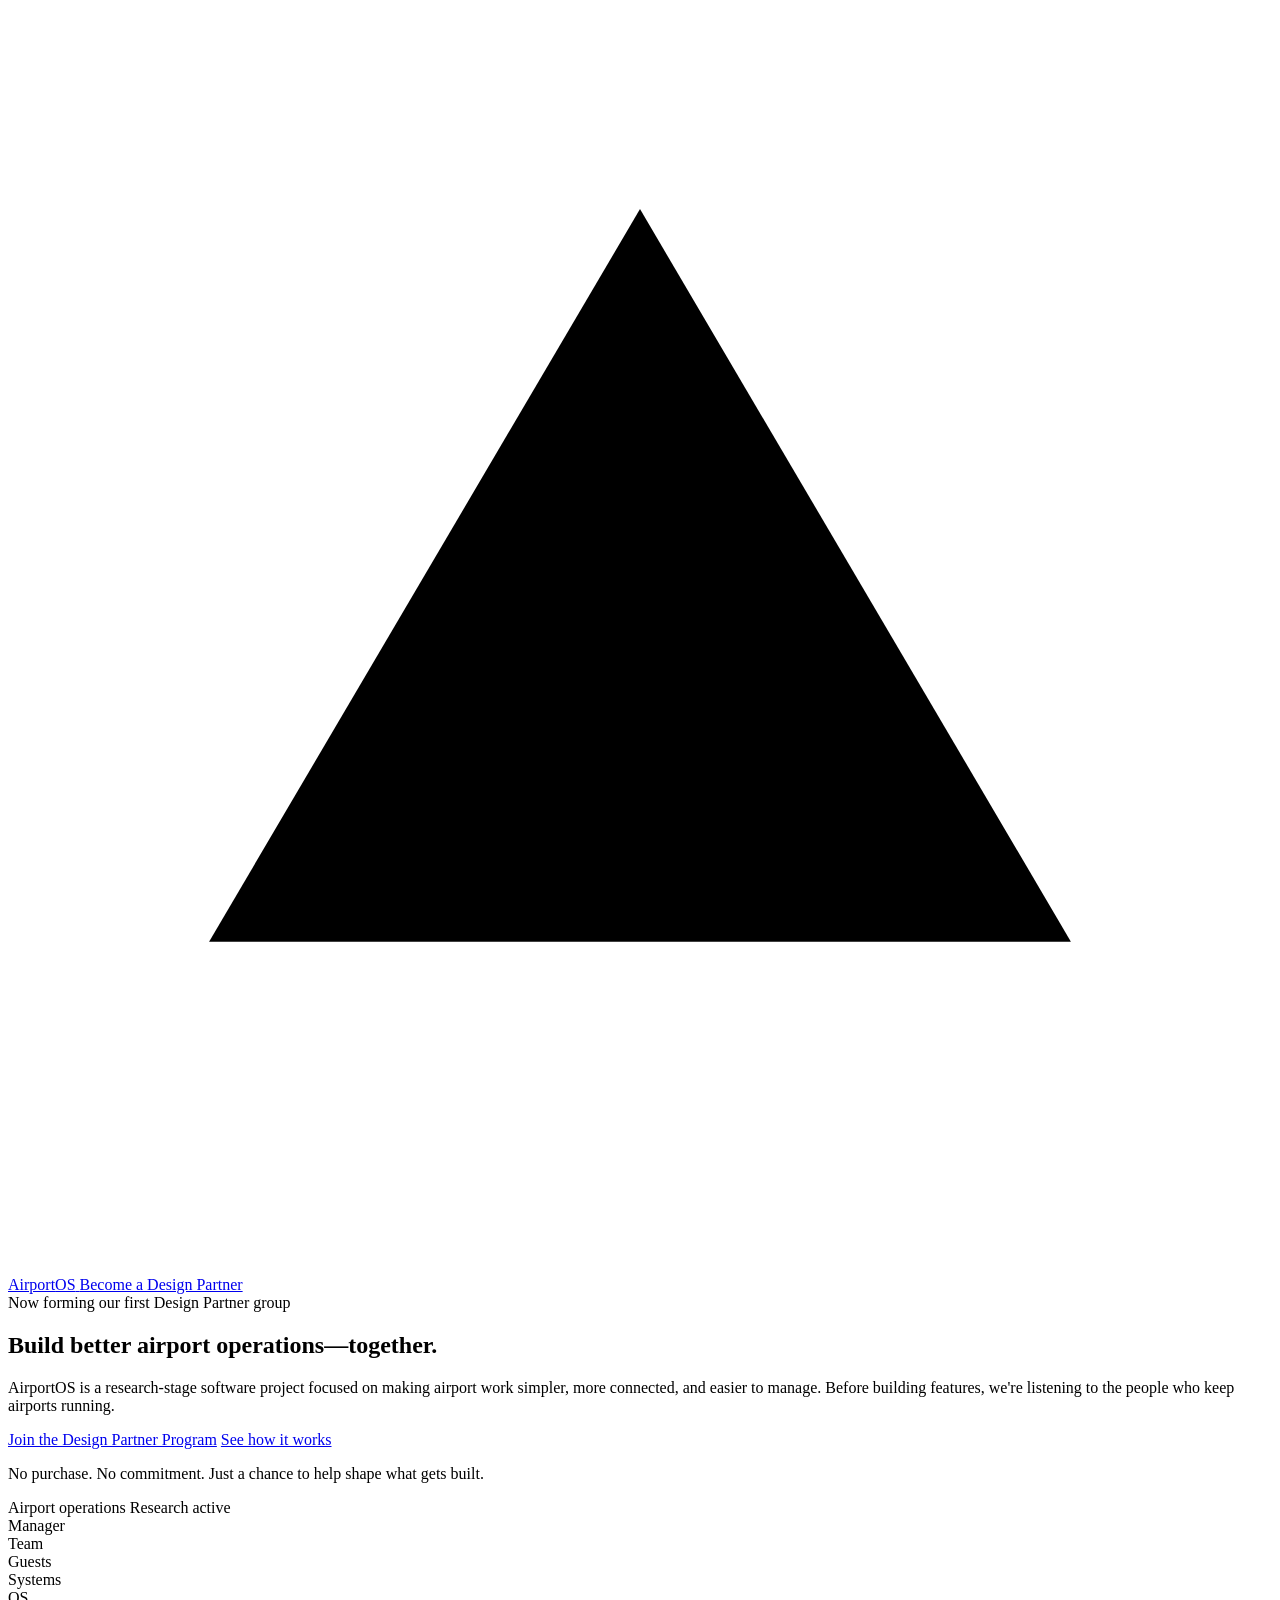
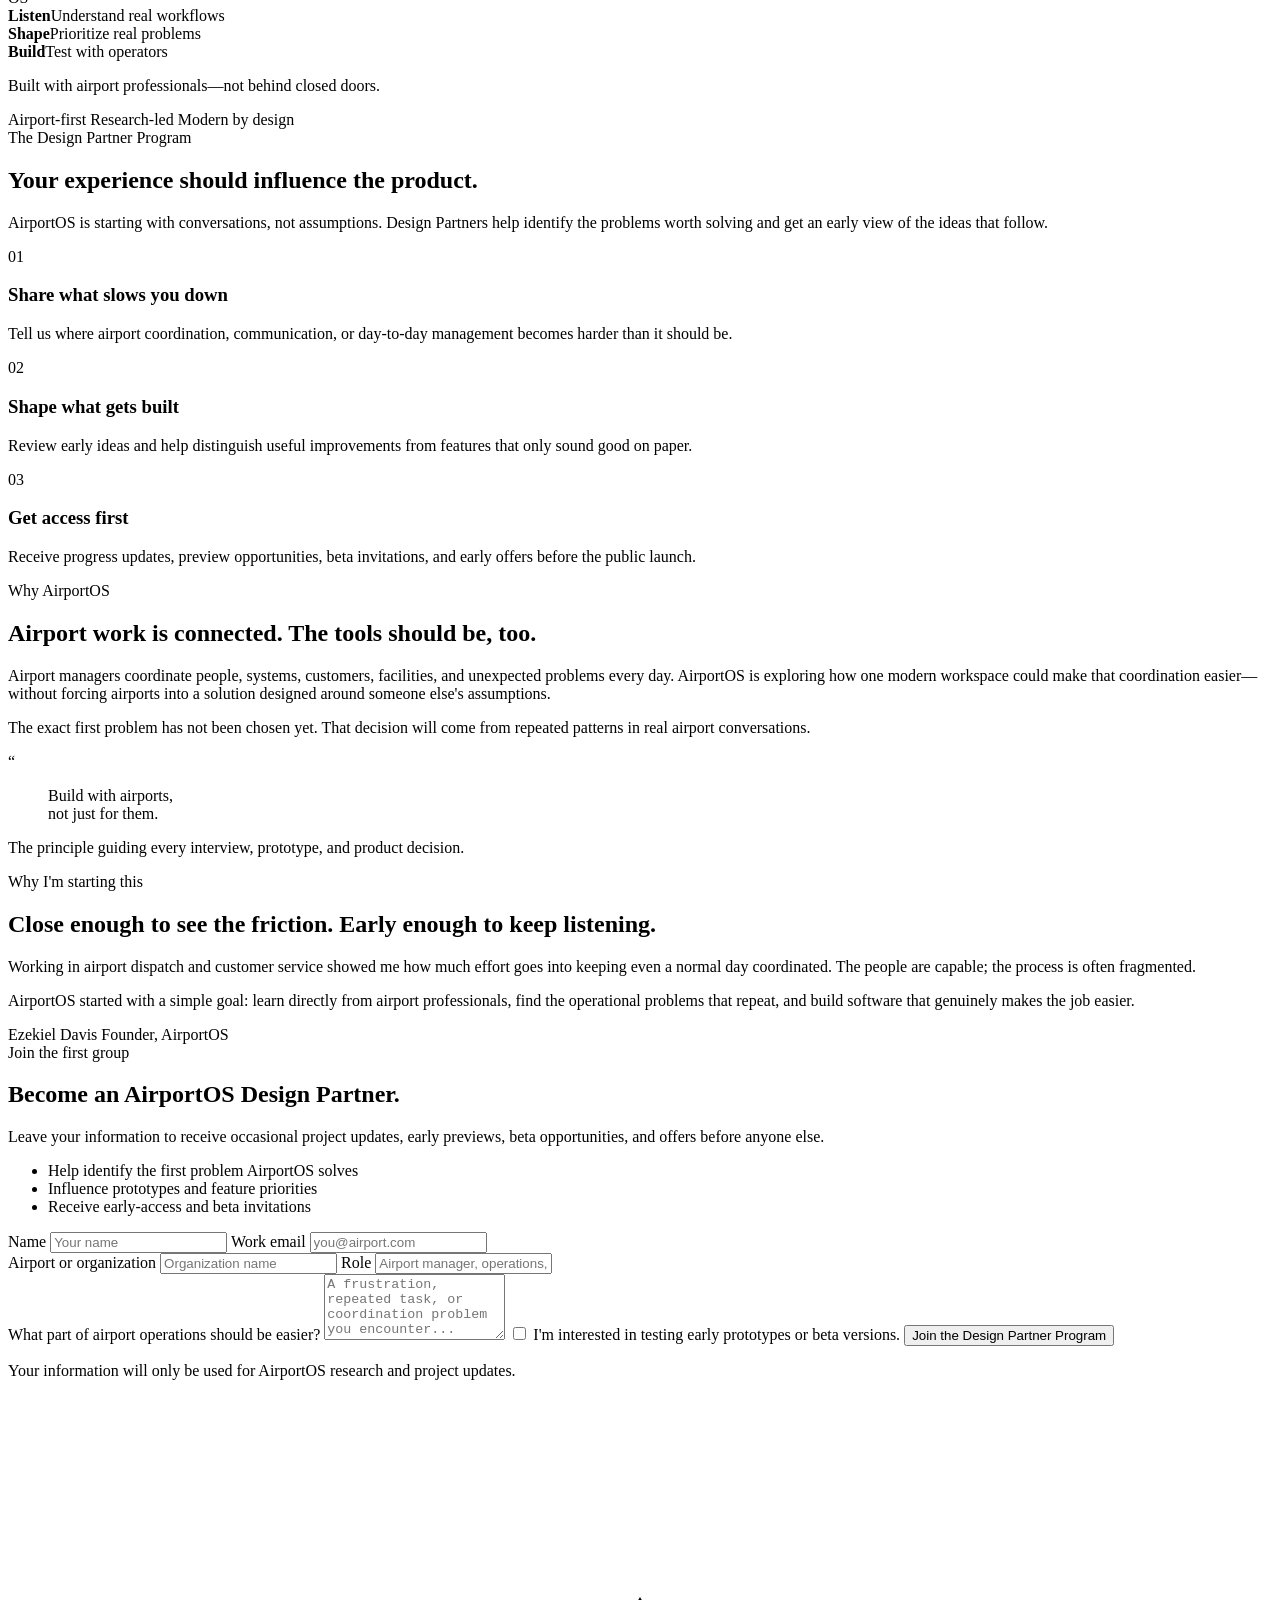
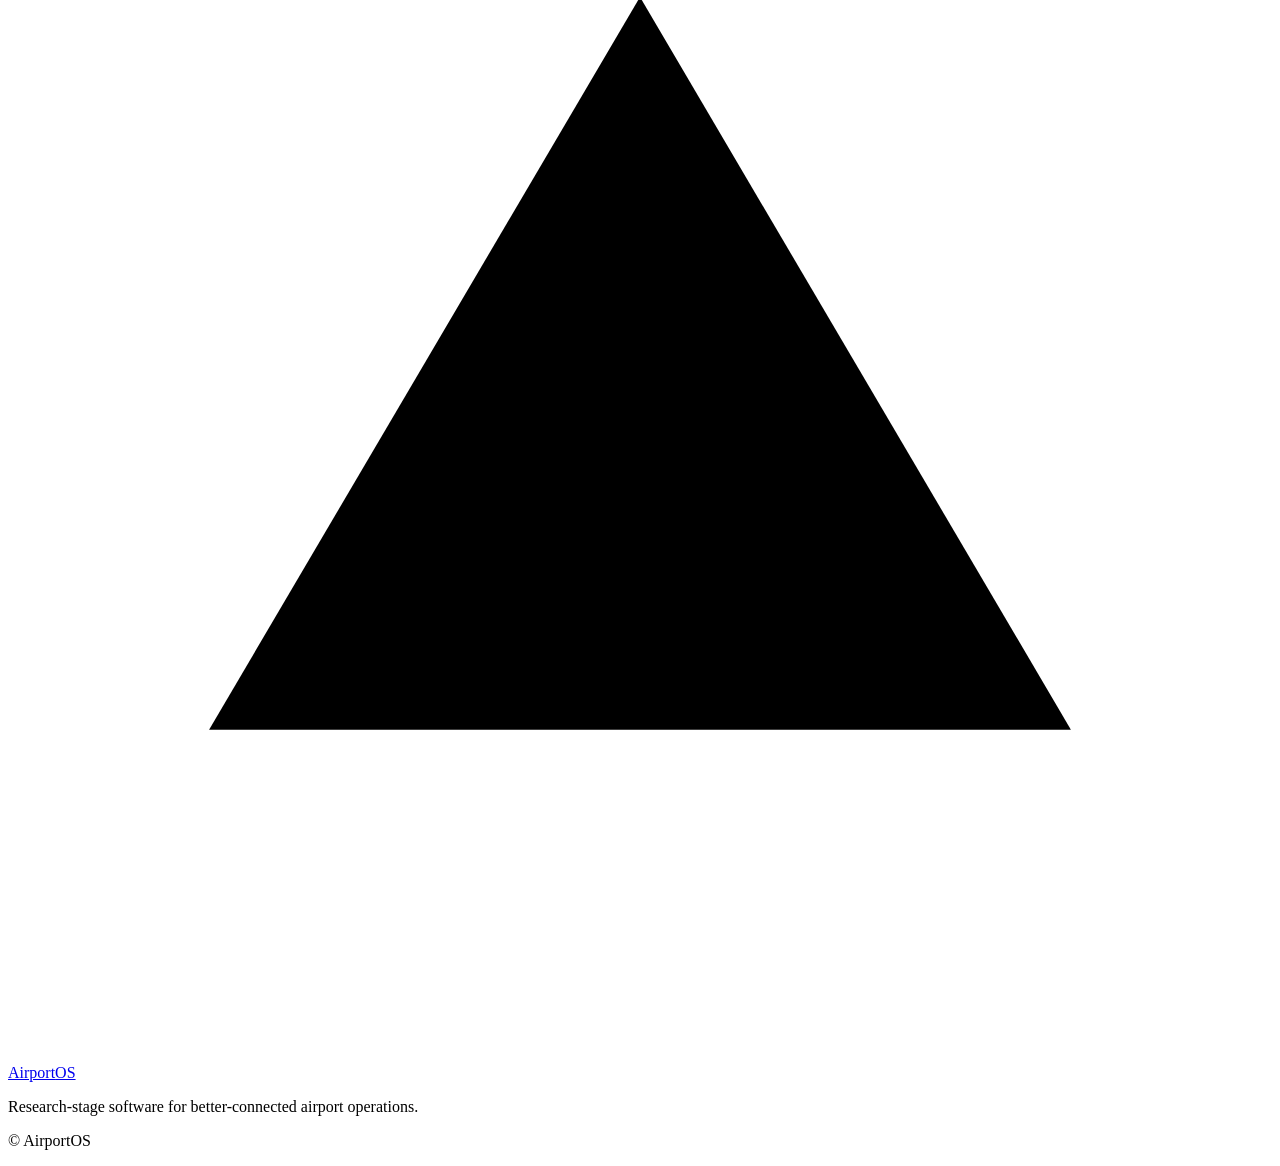
==== airportos/index.html @ 53f8d576 "Create AirportOS page" ====
<!DOCTYPE html>
<html lang="en">
<head>
  <meta charset="UTF-8" />
  <meta name="viewport" content="width=device-width, initial-scale=1.0" />
  <meta name="description" content="AirportOS is being built alongside airport professionals. Join the Design Partner Program to help shape simpler, more connected airport operations." />
  <meta name="theme-color" content="#07111f" />
  <title>AirportOS | Design Partner Program</title>
  <link rel="preconnect" href="https://fonts.googleapis.com">
  <link rel="preconnect" href="https://fonts.gstatic.com" crossorigin>
  <link href="https://fonts.googleapis.com/css2?family=DM+Sans:wght@400;500;600;700&family=Manrope:wght@500;600;700;800&display=swap" rel="stylesheet">
  <link rel="stylesheet" href="styles.css" />
</head>
<body>
  <div class="page-shell">
    <header class="site-header container">
      <a class="brand" href="#top" aria-label="AirportOS home">
        <span class="brand-mark" aria-hidden="true">
          <svg viewBox="0 0 44 44" role="img">
            <path d="M7 32.5 22 7l15 25.5" />
            <path d="M12 27.5h20" />
            <path d="M18 18.2h8" />
          </svg>
        </span>
        <span>Airport<span class="brand-os">OS</span></span>
      </a>
      <a class="nav-cta" href="#apply">Become a Design Partner</a>
    </header>

    <main id="top">
      <section class="hero container">
        <div class="hero-copy reveal">
          <span class="eyebrow">Now forming our first Design Partner group</span>
          <h1>Build better airport operations—<span>together.</span></h1>
          <p class="hero-lede">
            AirportOS is a research-stage software project focused on making airport work simpler, more connected, and easier to manage. Before building features, we're listening to the people who keep airports running.
          </p>
          <div class="hero-actions">
            <a class="button button-primary" href="#apply">Join the Design Partner Program</a>
            <a class="button button-ghost" href="#program">See how it works</a>
          </div>
          <p class="microcopy">No purchase. No commitment. Just a chance to help shape what gets built.</p>
        </div>

        <div class="hero-visual reveal" aria-hidden="true">
          <div class="radar-card">
            <div class="radar-topline">
              <span>Airport operations</span>
              <span class="status"><i></i> Research active</span>
            </div>
            <div class="radar-grid">
              <div class="radar-ring ring-one"></div>
              <div class="radar-ring ring-two"></div>
              <div class="radar-ring ring-three"></div>
              <div class="radar-axis axis-x"></div>
              <div class="radar-axis axis-y"></div>
              <div class="sweep"></div>
              <div class="node node-a"><span>Manager</span></div>
              <div class="node node-b"><span>Team</span></div>
              <div class="node node-c"><span>Guests</span></div>
              <div class="node node-d"><span>Systems</span></div>
              <div class="center-node">OS</div>
            </div>
            <div class="radar-footer">
              <div><strong>Listen</strong><span>Understand real workflows</span></div>
              <div><strong>Shape</strong><span>Prioritize real problems</span></div>
              <div><strong>Build</strong><span>Test with operators</span></div>
            </div>
          </div>
        </div>
      </section>

      <section class="trust-strip">
        <div class="container trust-grid">
          <p>Built with airport professionals—not behind closed doors.</p>
          <div class="trust-points">
            <span>Airport-first</span>
            <span>Research-led</span>
            <span>Modern by design</span>
          </div>
        </div>
      </section>

      <section class="section container" id="program">
        <div class="section-heading reveal">
          <span class="eyebrow">The Design Partner Program</span>
          <h2>Your experience should influence the product.</h2>
          <p>
            AirportOS is starting with conversations, not assumptions. Design Partners help identify the problems worth solving and get an early view of the ideas that follow.
          </p>
        </div>

        <div class="cards three-up">
          <article class="info-card reveal">
            <span class="card-number">01</span>
            <h3>Share what slows you down</h3>
            <p>Tell us where airport coordination, communication, or day-to-day management becomes harder than it should be.</p>
          </article>
          <article class="info-card reveal">
            <span class="card-number">02</span>
            <h3>Shape what gets built</h3>
            <p>Review early ideas and help distinguish useful improvements from features that only sound good on paper.</p>
          </article>
          <article class="info-card reveal">
            <span class="card-number">03</span>
            <h3>Get access first</h3>
            <p>Receive progress updates, preview opportunities, beta invitations, and early offers before the public launch.</p>
          </article>
        </div>
      </section>

      <section class="section split-section container">
        <div class="split-copy reveal">
          <span class="eyebrow">Why AirportOS</span>
          <h2>Airport work is connected. The tools should be, too.</h2>
          <p>
            Airport managers coordinate people, systems, customers, facilities, and unexpected problems every day. AirportOS is exploring how one modern workspace could make that coordination easier—without forcing airports into a solution designed around someone else's assumptions.
          </p>
          <p>
            The exact first problem has not been chosen yet. That decision will come from repeated patterns in real airport conversations.
          </p>
        </div>
        <div class="principle-panel reveal">
          <span class="quote-mark">“</span>
          <blockquote>
            Build with airports,<br />not just for them.
          </blockquote>
          <p>The principle guiding every interview, prototype, and product decision.</p>
        </div>
      </section>

      <section class="section founder-section">
        <div class="container founder-grid">
          <div class="founder-label reveal">
            <span class="eyebrow">Why I'm starting this</span>
            <h2>Close enough to see the friction. Early enough to keep listening.</h2>
          </div>
          <div class="founder-copy reveal">
            <p>
              Working in airport dispatch and customer service showed me how much effort goes into keeping even a normal day coordinated. The people are capable; the process is often fragmented.
            </p>
            <p>
              AirportOS started with a simple goal: learn directly from airport professionals, find the operational problems that repeat, and build software that genuinely makes the job easier.
            </p>
            <div class="signature">
              <span class="signature-name">Ezekiel Davis</span>
              <span>Founder, AirportOS</span>
            </div>
          </div>
        </div>
      </section>

      <section class="section container application-section" id="apply">
        <div class="application-card reveal">
          <div class="application-copy">
            <span class="eyebrow">Join the first group</span>
            <h2>Become an AirportOS Design Partner.</h2>
            <p>
              Leave your information to receive occasional project updates, early previews, beta opportunities, and offers before anyone else.
            </p>
            <ul>
              <li>Help identify the first problem AirportOS solves</li>
              <li>Influence prototypes and feature priorities</li>
              <li>Receive early-access and beta invitations</li>
            </ul>
          </div>

          <form class="interest-form" id="design-partner-form">
            <div class="form-row">
              <label>
                Name
                <input type="text" name="name" autocomplete="name" required placeholder="Your name" />
              </label>
              <label>
                Work email
                <input type="email" name="email" autocomplete="email" required placeholder="you@airport.com" />
              </label>
            </div>
            <div class="form-row">
              <label>
                Airport or organization
                <input type="text" name="organization" autocomplete="organization" placeholder="Organization name" />
              </label>
              <label>
                Role
                <input type="text" name="role" autocomplete="organization-title" placeholder="Airport manager, operations, etc." />
              </label>
            </div>
            <label>
              What part of airport operations should be easier?
              <textarea name="challenge" rows="4" placeholder="A frustration, repeated task, or coordination problem you encounter..."></textarea>
            </label>
            <label class="checkbox-row">
              <input type="checkbox" name="beta_interest" value="yes" />
              <span>I'm interested in testing early prototypes or beta versions.</span>
            </label>
            <button class="button button-primary submit-button" type="submit">Join the Design Partner Program</button>
            <p class="form-note" id="form-note">Your information will only be used for AirportOS research and project updates.</p>
          </form>
        </div>
      </section>
    </main>

    <footer class="site-footer">
      <div class="container footer-inner">
        <a class="brand footer-brand" href="#top">
          <span class="brand-mark" aria-hidden="true">
            <svg viewBox="0 0 44 44"><path d="M7 32.5 22 7l15 25.5"/><path d="M12 27.5h20"/><path d="M18 18.2h8"/></svg>
          </span>
          <span>Airport<span class="brand-os">OS</span></span>
        </a>
        <p>Research-stage software for better-connected airport operations.</p>
        <p>© <span id="year"></span> AirportOS</p>
      </div>
    </footer>
  </div>

  <script src="script.js"></script>
</body>
</html>
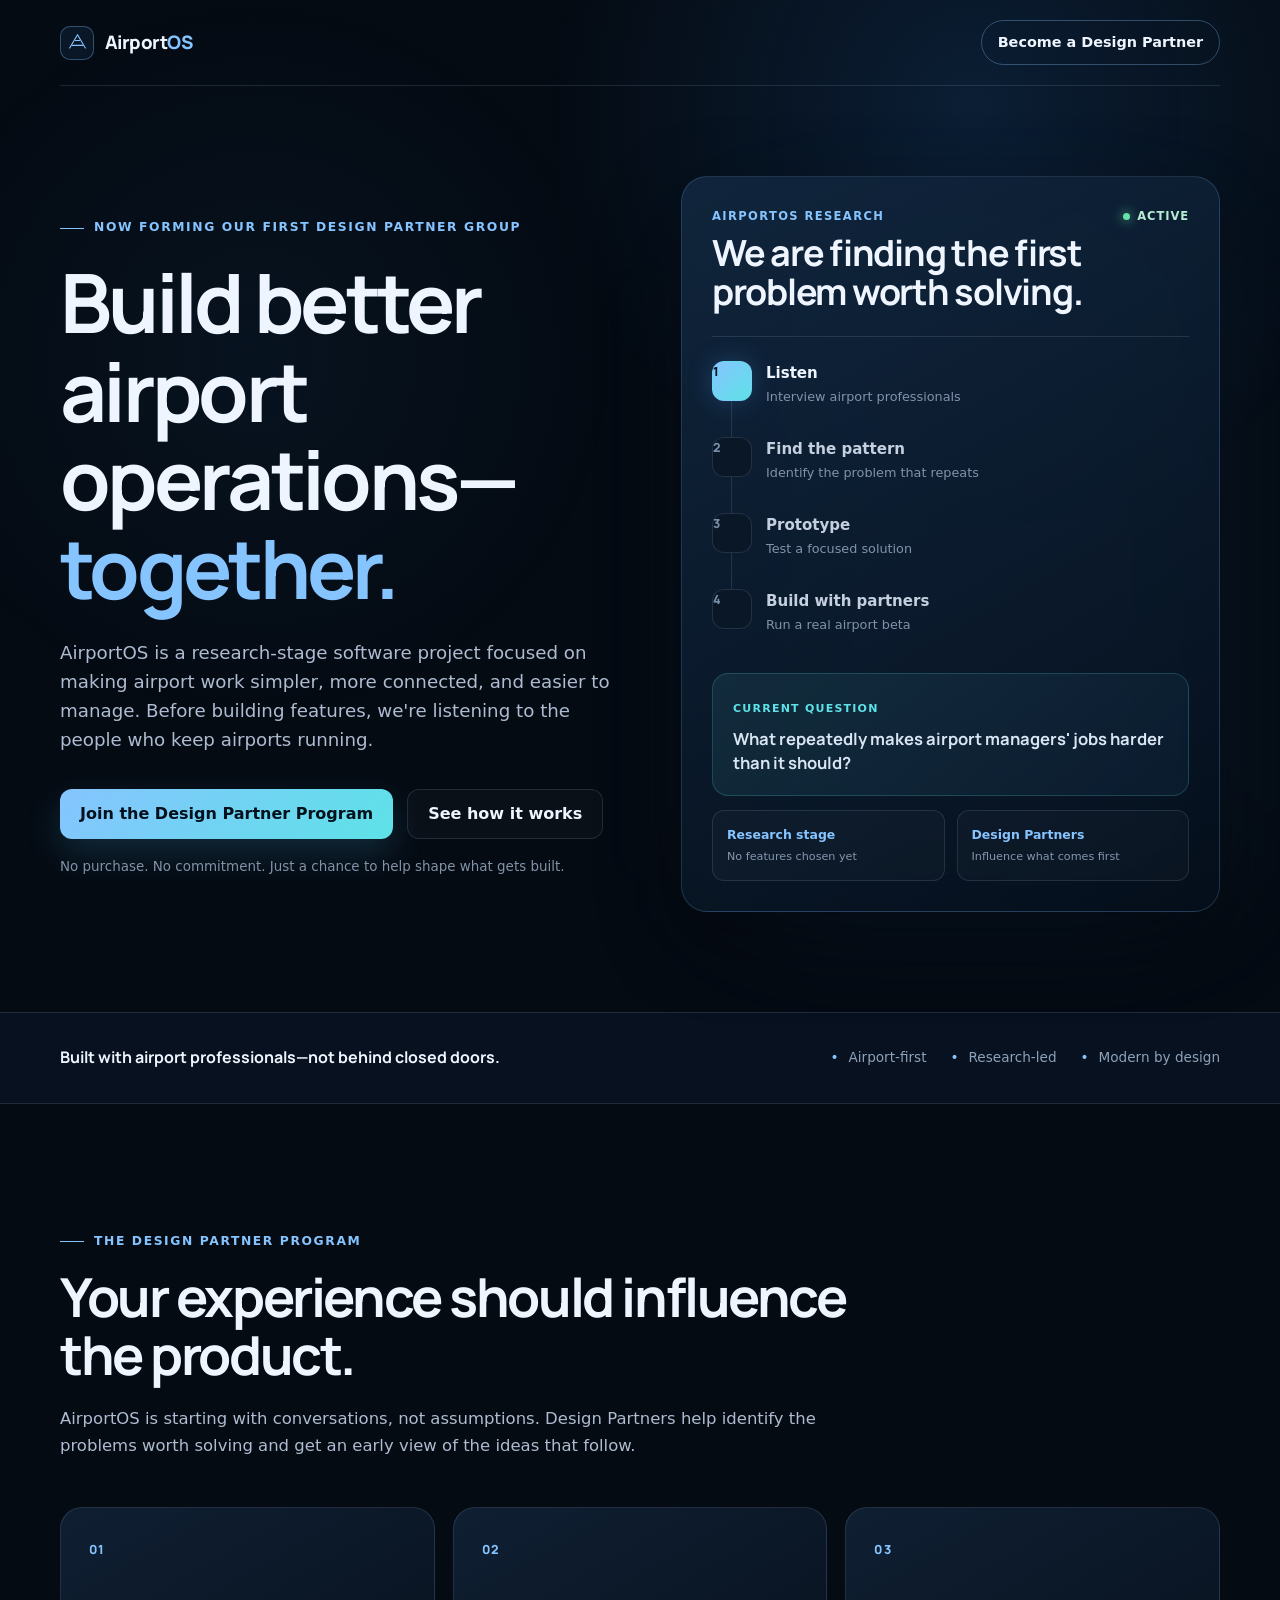
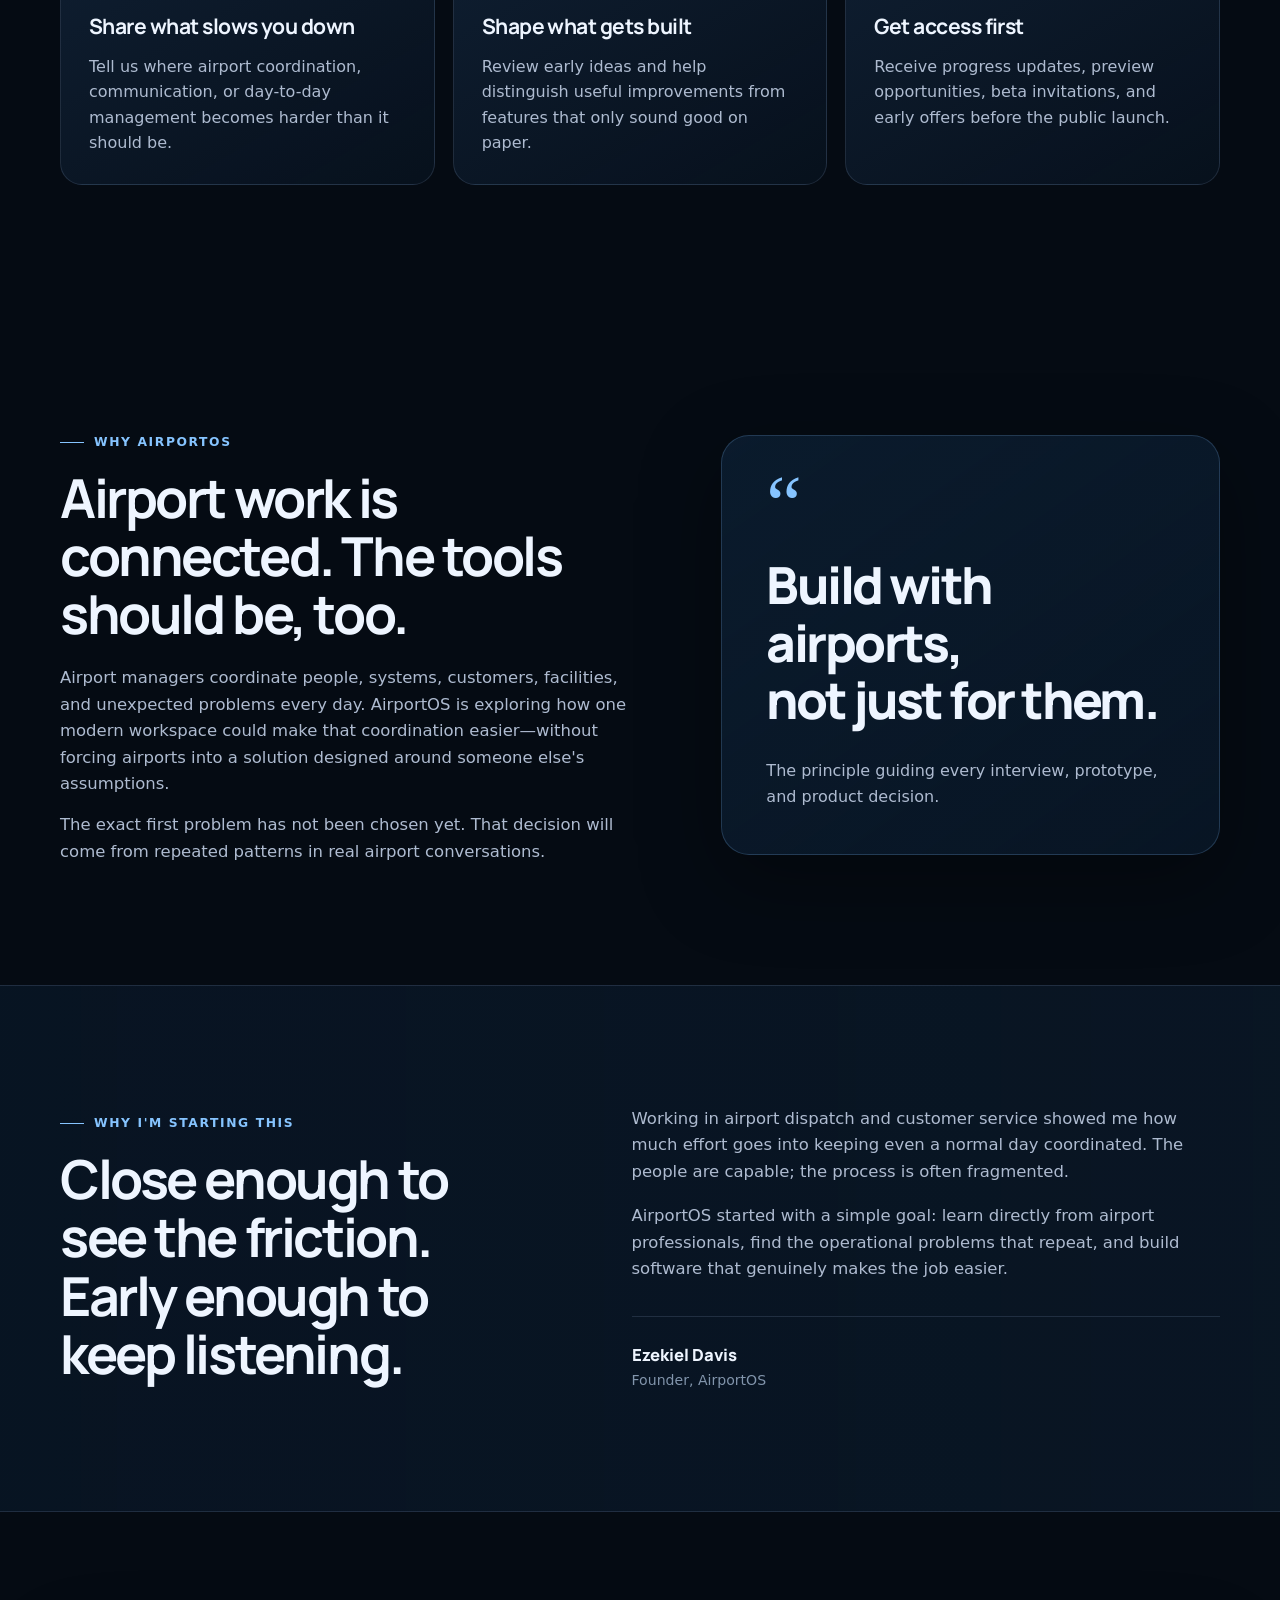
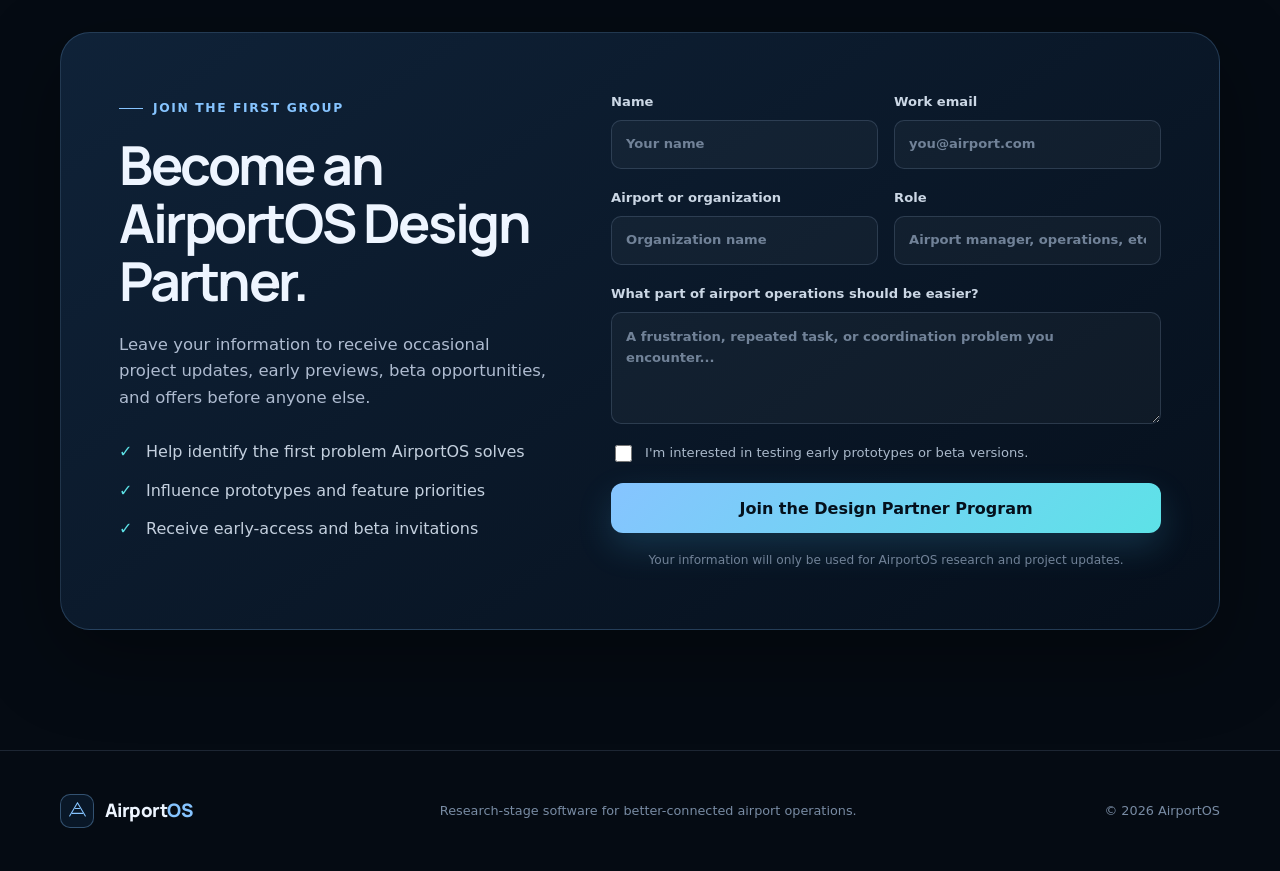
==== commit 7bfe247f: "Updated Webpage for better graphic" ====
--- a/airportos/index.html
+++ b/airportos/index.html
@@ -42,32 +42,46 @@
           <p class="microcopy">No purchase. No commitment. Just a chance to help shape what gets built.</p>
         </div>
 
-        <div class="hero-visual reveal" aria-hidden="true">
-          <div class="radar-card">
-            <div class="radar-topline">
-              <span>Airport operations</span>
-              <span class="status"><i></i> Research active</span>
-            </div>
-            <div class="radar-grid">
-              <div class="radar-ring ring-one"></div>
-              <div class="radar-ring ring-two"></div>
-              <div class="radar-ring ring-three"></div>
-              <div class="radar-axis axis-x"></div>
-              <div class="radar-axis axis-y"></div>
-              <div class="sweep"></div>
-              <div class="node node-a"><span>Manager</span></div>
-              <div class="node node-b"><span>Team</span></div>
-              <div class="node node-c"><span>Guests</span></div>
-              <div class="node node-d"><span>Systems</span></div>
-              <div class="center-node">OS</div>
-            </div>
-            <div class="radar-footer">
-              <div><strong>Listen</strong><span>Understand real workflows</span></div>
-              <div><strong>Shape</strong><span>Prioritize real problems</span></div>
-              <div><strong>Build</strong><span>Test with operators</span></div>
-            </div>
-          </div>
-        </div>
+        <aside class="hero-visual reveal" aria-label="AirportOS research progress">
+          <div class="research-card">
+            <div class="research-header">
+              <div>
+                <span class="panel-kicker">AirportOS research</span>
+                <h2>We are finding the first problem worth solving.</h2>
+              </div>
+              <span class="status"><i></i> Active</span>
+            </div>
+
+            <div class="research-progress" role="img" aria-label="Research process: listen, identify patterns, prototype, and beta test">
+              <div class="progress-step is-active">
+                <span class="step-marker">1</span>
+                <div><strong>Listen</strong><span>Interview airport professionals</span></div>
+              </div>
+              <div class="progress-step">
+                <span class="step-marker">2</span>
+                <div><strong>Find the pattern</strong><span>Identify the problem that repeats</span></div>
+              </div>
+              <div class="progress-step">
+                <span class="step-marker">3</span>
+                <div><strong>Prototype</strong><span>Test a focused solution</span></div>
+              </div>
+              <div class="progress-step">
+                <span class="step-marker">4</span>
+                <div><strong>Build with partners</strong><span>Run a real airport beta</span></div>
+              </div>
+            </div>
+
+            <div class="research-callout">
+              <span>Current question</span>
+              <p>What repeatedly makes airport managers' jobs harder than it should?</p>
+            </div>
+
+            <div class="research-footer">
+              <div><strong>Research stage</strong><span>No features chosen yet</span></div>
+              <div><strong>Design Partners</strong><span>Influence what comes first</span></div>
+            </div>
+          </div>
+        </aside>
       </section>
 
       <section class="trust-strip">
--- a/airportos/styles.css
+++ b/airportos/styles.css
@@ -0,0 +1,302 @@
+:root {
+  --ink: #eef5ff;
+  --muted: #aebbd0;
+  --navy-950: #050b13;
+  --navy-900: #07111f;
+  --navy-850: #0b1727;
+  --navy-800: #102033;
+  --line: rgba(167, 196, 232, 0.15);
+  --blue: #55a7ff;
+  --blue-bright: #86c4ff;
+  --cyan: #5de2e7;
+  --panel: rgba(14, 29, 48, 0.76);
+  --shadow: 0 26px 80px rgba(0, 0, 0, 0.36);
+  --radius: 22px;
+}
+
+* { box-sizing: border-box; }
+html { scroll-behavior: smooth; }
+body {
+  margin: 0;
+  color: var(--ink);
+  background: var(--navy-950);
+  font-family: "DM Sans", system-ui, sans-serif;
+  line-height: 1.6;
+  -webkit-font-smoothing: antialiased;
+}
+body::before {
+  content: "";
+  position: fixed;
+  inset: 0;
+  pointer-events: none;
+  background:
+    radial-gradient(circle at 76% 12%, rgba(39, 119, 206, 0.18), transparent 34%),
+    radial-gradient(circle at 20% 40%, rgba(31, 86, 140, 0.11), transparent 31%);
+  z-index: -1;
+}
+a { color: inherit; text-decoration: none; }
+button, input, textarea { font: inherit; }
+.container { width: min(1160px, calc(100% - 40px)); margin-inline: auto; }
+.page-shell { overflow: hidden; }
+
+.site-header {
+  height: 86px;
+  display: flex;
+  align-items: center;
+  justify-content: space-between;
+  border-bottom: 1px solid var(--line);
+}
+.brand { display: inline-flex; align-items: center; gap: 11px; font-family: "Manrope", sans-serif; font-size: 1.16rem; font-weight: 800; letter-spacing: -0.03em; }
+.brand-os { color: var(--blue-bright); }
+.brand-mark { width: 34px; height: 34px; display: grid; place-items: center; border: 1px solid rgba(134, 196, 255, .34); border-radius: 10px; background: rgba(45, 117, 189, .12); }
+.brand-mark svg { width: 23px; height: 23px; fill: none; stroke: var(--blue-bright); stroke-width: 2.1; stroke-linecap: round; stroke-linejoin: round; }
+.nav-cta { font-size: .9rem; font-weight: 700; padding: 10px 16px; border: 1px solid rgba(134, 196, 255, .32); border-radius: 999px; transition: .2s ease; }
+.nav-cta:hover { border-color: var(--blue-bright); background: rgba(85, 167, 255, .09); }
+
+.hero { min-height: 720px; display: grid; grid-template-columns: 1.02fr .98fr; gap: 60px; align-items: center; padding-block: 90px 100px; }
+.eyebrow { display: inline-flex; align-items: center; gap: 10px; color: var(--blue-bright); font-size: .77rem; font-weight: 800; letter-spacing: .13em; text-transform: uppercase; }
+.eyebrow::before { content: ""; width: 24px; height: 1px; background: currentColor; }
+h1, h2, h3 { font-family: "Manrope", sans-serif; margin: 0; letter-spacing: -0.045em; line-height: 1.08; }
+h1 { max-width: 760px; margin-top: 20px; font-size: clamp(3.2rem, 6.4vw, 5.75rem); }
+h1 span { color: var(--blue-bright); }
+h2 { font-size: clamp(2.25rem, 4.2vw, 3.75rem); }
+h3 { font-size: 1.32rem; letter-spacing: -0.025em; }
+p { margin: 0; }
+.hero-lede { max-width: 650px; margin-top: 26px; color: var(--muted); font-size: 1.14rem; }
+.hero-actions { display: flex; flex-wrap: wrap; gap: 14px; margin-top: 34px; }
+.button { min-height: 50px; display: inline-flex; align-items: center; justify-content: center; border: 0; border-radius: 12px; padding: 0 20px; font-weight: 800; cursor: pointer; transition: transform .2s ease, box-shadow .2s ease, background .2s ease; }
+.button:hover { transform: translateY(-2px); }
+.button-primary { color: #04101c; background: linear-gradient(135deg, var(--blue-bright), var(--cyan)); box-shadow: 0 14px 34px rgba(65, 169, 222, .2); }
+.button-primary:hover { box-shadow: 0 17px 42px rgba(65, 169, 222, .3); }
+.button-ghost { border: 1px solid var(--line); background: rgba(255,255,255,.025); color: var(--ink); }
+.microcopy { margin-top: 17px; color: #8292a8; font-size: .84rem; }
+
+.hero-visual { position: relative; }
+.hero-visual::before {
+  content: "";
+  position: absolute;
+  inset: 12% 4% 4% 12%;
+  background: rgba(63, 159, 255, .14);
+  filter: blur(68px);
+  border-radius: 36px;
+}
+.research-card {
+  position: relative;
+  padding: 30px;
+  border: 1px solid rgba(134, 196, 255, .19);
+  border-radius: 26px;
+  background: linear-gradient(150deg, rgba(17, 38, 62, .94), rgba(5, 15, 27, .9));
+  box-shadow: var(--shadow);
+  backdrop-filter: blur(18px);
+}
+.research-header {
+  display: flex;
+  align-items: flex-start;
+  justify-content: space-between;
+  gap: 24px;
+  padding-bottom: 24px;
+  border-bottom: 1px solid var(--line);
+}
+.panel-kicker {
+  display: block;
+  color: var(--blue-bright);
+  font-size: .72rem;
+  font-weight: 800;
+  letter-spacing: .12em;
+  text-transform: uppercase;
+}
+.research-header h2 {
+  max-width: 480px;
+  margin-top: 9px;
+  font-size: clamp(1.55rem, 3vw, 2.25rem);
+  letter-spacing: -.035em;
+}
+.status {
+  flex: 0 0 auto;
+  display: inline-flex;
+  align-items: center;
+  gap: 7px;
+  color: #b6ebd4;
+  font-size: .72rem;
+  font-weight: 800;
+  letter-spacing: .08em;
+  text-transform: uppercase;
+}
+.status i {
+  width: 7px;
+  height: 7px;
+  border-radius: 50%;
+  background: #65e1a9;
+  box-shadow: 0 0 12px #65e1a9;
+}
+.research-progress {
+  position: relative;
+  display: grid;
+  gap: 0;
+  margin-top: 24px;
+}
+.progress-step {
+  position: relative;
+  display: grid;
+  grid-template-columns: 40px 1fr;
+  gap: 14px;
+  min-height: 76px;
+  color: #8193aa;
+}
+.progress-step:not(:last-child)::after {
+  content: "";
+  position: absolute;
+  left: 19px;
+  top: 38px;
+  bottom: 0;
+  width: 1px;
+  background: var(--line);
+}
+.step-marker {
+  position: relative;
+  z-index: 1;
+  width: 40px;
+  height: 40px;
+  display: grid;
+  place-items: center;
+  border: 1px solid var(--line);
+  border-radius: 12px;
+  background: #0a1727;
+  color: #7890aa;
+  font-family: "Manrope", sans-serif;
+  font-size: .78rem;
+  font-weight: 800;
+}
+.progress-step strong,
+.progress-step span { display: block; }
+.progress-step strong { color: #c4d0df; font-size: .94rem; }
+.progress-step div > span { margin-top: 2px; font-size: .8rem; }
+.progress-step.is-active .step-marker {
+  color: #061523;
+  border-color: transparent;
+  background: linear-gradient(135deg, var(--blue-bright), var(--cyan));
+  box-shadow: 0 0 26px rgba(85, 167, 255, .24);
+}
+.progress-step.is-active strong { color: var(--ink); }
+.research-callout {
+  margin-top: 8px;
+  padding: 20px;
+  border: 1px solid rgba(93, 226, 231, .2);
+  border-radius: 16px;
+  background: linear-gradient(135deg, rgba(93, 226, 231, .09), rgba(85, 167, 255, .06));
+}
+.research-callout span {
+  color: var(--cyan);
+  font-size: .69rem;
+  font-weight: 800;
+  letter-spacing: .11em;
+  text-transform: uppercase;
+}
+.research-callout p {
+  margin-top: 7px;
+  color: #d9e5f3;
+  font-family: "Manrope", sans-serif;
+  font-size: 1.04rem;
+  font-weight: 700;
+  line-height: 1.45;
+}
+.research-footer {
+  display: grid;
+  grid-template-columns: 1fr 1fr;
+  gap: 12px;
+  margin-top: 14px;
+}
+.research-footer div {
+  padding: 14px;
+  border: 1px solid var(--line);
+  border-radius: 12px;
+  background: rgba(255,255,255,.025);
+}
+.research-footer strong,
+.research-footer span { display: block; }
+.research-footer strong { color: var(--blue-bright); font-size: .78rem; }
+.research-footer span { margin-top: 3px; color: #8497ae; font-size: .7rem; }
+
+.trust-strip { border-block: 1px solid var(--line); background: rgba(11, 24, 40, .58); }
+.trust-grid { min-height: 90px; display: flex; align-items: center; justify-content: space-between; gap: 30px; }
+.trust-grid > p { font-family: "Manrope"; font-weight: 700; }
+.trust-points { display: flex; gap: 24px; color: #8ea2ba; font-size: .85rem; }
+.trust-points span::before { content: "•"; margin-right: 10px; color: var(--blue-bright); }
+
+.section { padding-block: 120px; }
+.section-heading { max-width: 790px; }
+.section-heading h2, .split-copy h2, .founder-label h2, .application-copy h2 { margin-top: 17px; }
+.section-heading p, .split-copy p, .founder-copy p, .application-copy > p { margin-top: 22px; color: var(--muted); font-size: 1.03rem; }
+.cards { margin-top: 48px; }.three-up { display: grid; grid-template-columns: repeat(3, 1fr); gap: 18px; }
+.info-card { min-height: 275px; padding: 28px; border: 1px solid var(--line); border-radius: var(--radius); background: linear-gradient(150deg, rgba(18, 37, 59, .78), rgba(8, 19, 32, .72)); }
+.card-number { display: inline-flex; color: var(--blue-bright); font-family: "Manrope"; font-size: .78rem; font-weight: 800; letter-spacing: .12em; }
+.info-card h3 { margin-top: 53px; }.info-card p { margin-top: 16px; color: var(--muted); }
+
+.split-section { display: grid; grid-template-columns: 1.08fr .92fr; gap: 76px; align-items: center; }
+.split-copy p + p { margin-top: 15px; }
+.principle-panel { min-height: 400px; display: flex; flex-direction: column; justify-content: center; padding: 44px; border: 1px solid rgba(134, 196, 255, .2); border-radius: 28px; background: linear-gradient(145deg, rgba(37, 101, 162, .18), rgba(9, 23, 39, .88)); box-shadow: var(--shadow); }
+.quote-mark { color: var(--blue-bright); font-family: Georgia, serif; font-size: 5rem; line-height: .6; }
+blockquote { margin: 28px 0 0; font-family: "Manrope"; font-size: clamp(2rem, 4vw, 3.4rem); font-weight: 800; letter-spacing: -.05em; line-height: 1.12; }
+.principle-panel p { margin-top: 30px; color: var(--muted); }
+
+.founder-section { border-block: 1px solid var(--line); background: linear-gradient(90deg, rgba(9, 22, 38, .82), rgba(13, 31, 50, .54)); }
+.founder-grid { display: grid; grid-template-columns: .9fr 1.1fr; gap: 90px; }
+.founder-copy p:first-child { margin-top: 0; }.founder-copy p + p { margin-top: 18px; }
+.signature { margin-top: 34px; padding-top: 25px; border-top: 1px solid var(--line); display: flex; flex-direction: column; color: #8295ac; font-size: .88rem; }
+.signature-name { color: var(--ink); font-family: "Manrope"; font-weight: 800; font-size: 1.04rem; }
+
+.application-card { display: grid; grid-template-columns: .88fr 1.12fr; gap: 60px; padding: 58px; border: 1px solid rgba(134, 196, 255, .2); border-radius: 30px; background: linear-gradient(145deg, rgba(16, 36, 58, .95), rgba(6, 16, 28, .94)); box-shadow: var(--shadow); }
+.application-copy ul { margin: 28px 0 0; padding: 0; list-style: none; }
+.application-copy li { position: relative; margin-top: 13px; padding-left: 27px; color: #c4d0df; }
+.application-copy li::before { content: "✓"; position: absolute; left: 0; color: var(--cyan); font-weight: 800; }
+.interest-form { display: grid; gap: 18px; }
+.form-row { display: grid; grid-template-columns: 1fr 1fr; gap: 16px; }
+label { display: grid; gap: 8px; color: #cbd7e5; font-size: .82rem; font-weight: 700; }
+input, textarea { width: 100%; color: var(--ink); background: rgba(255,255,255,.035); border: 1px solid rgba(167, 196, 232, .18); border-radius: 10px; outline: none; padding: 13px 14px; transition: border-color .2s ease, box-shadow .2s ease; }
+textarea { resize: vertical; min-height: 112px; }
+input::placeholder, textarea::placeholder { color: #718298; }
+input:focus, textarea:focus { border-color: rgba(93, 226, 231, .7); box-shadow: 0 0 0 3px rgba(93, 226, 231, .08); }
+.checkbox-row { display: flex; align-items: flex-start; gap: 10px; font-weight: 500; color: #aab9cb; }
+.checkbox-row input { width: 17px; height: 17px; margin-top: 3px; accent-color: var(--cyan); }
+.submit-button { width: 100%; }
+.form-note { color: #718298; font-size: .76rem; text-align: center; }
+.form-note.success { color: #8be4be; }.form-note.error { color: #ffaaa5; }
+
+.site-footer { border-top: 1px solid var(--line); }
+.footer-inner { min-height: 120px; display: grid; grid-template-columns: auto 1fr auto; align-items: center; gap: 30px; color: #788ba3; font-size: .8rem; }
+.footer-inner > p:nth-child(2) { text-align: center; }.footer-brand { color: var(--ink); }
+
+.reveal { opacity: 0; transform: translateY(20px); transition: opacity .7s ease, transform .7s ease; }
+.reveal.visible { opacity: 1; transform: none; }
+
+@media (max-width: 900px) {
+  .hero, .split-section, .founder-grid, .application-card { grid-template-columns: 1fr; }
+  .hero { padding-top: 72px; gap: 68px; }
+  .three-up { grid-template-columns: 1fr; }
+  .info-card { min-height: 220px; }.info-card h3 { margin-top: 35px; }
+  .split-section, .founder-grid { gap: 48px; }
+  .application-card { padding: 38px; }
+  .trust-grid { padding-block: 22px; align-items: flex-start; flex-direction: column; }
+  .footer-inner { padding-block: 28px; grid-template-columns: 1fr; }.footer-inner > p:nth-child(2) { text-align: left; }
+}
+@media (max-width: 620px) {
+  .container { width: min(100% - 26px, 1160px); }
+  .site-header { height: 72px; }.nav-cta { display: none; }
+  .hero { min-height: auto; padding-block: 65px 76px; }
+  h1 { font-size: clamp(2.8rem, 14vw, 4.4rem); }
+  .hero-actions { flex-direction: column; }.button { width: 100%; }
+  .research-card { padding: 20px; }
+  .research-header { gap: 14px; }
+  .research-header h2 { font-size: 1.55rem; }
+  .status { font-size: .62rem; }
+  .research-footer { grid-template-columns: 1fr; }
+  .trust-points { flex-wrap: wrap; gap: 8px 18px; }
+  .section { padding-block: 82px; }
+  .principle-panel { min-height: 330px; padding: 30px; }
+  .application-card { padding: 26px 20px; gap: 40px; }
+  .form-row { grid-template-columns: 1fr; }
+}
+@media (prefers-reduced-motion: reduce) {
+  html { scroll-behavior: auto; }
+  .reveal { opacity: 1; transform: none; transition: none; }
+}
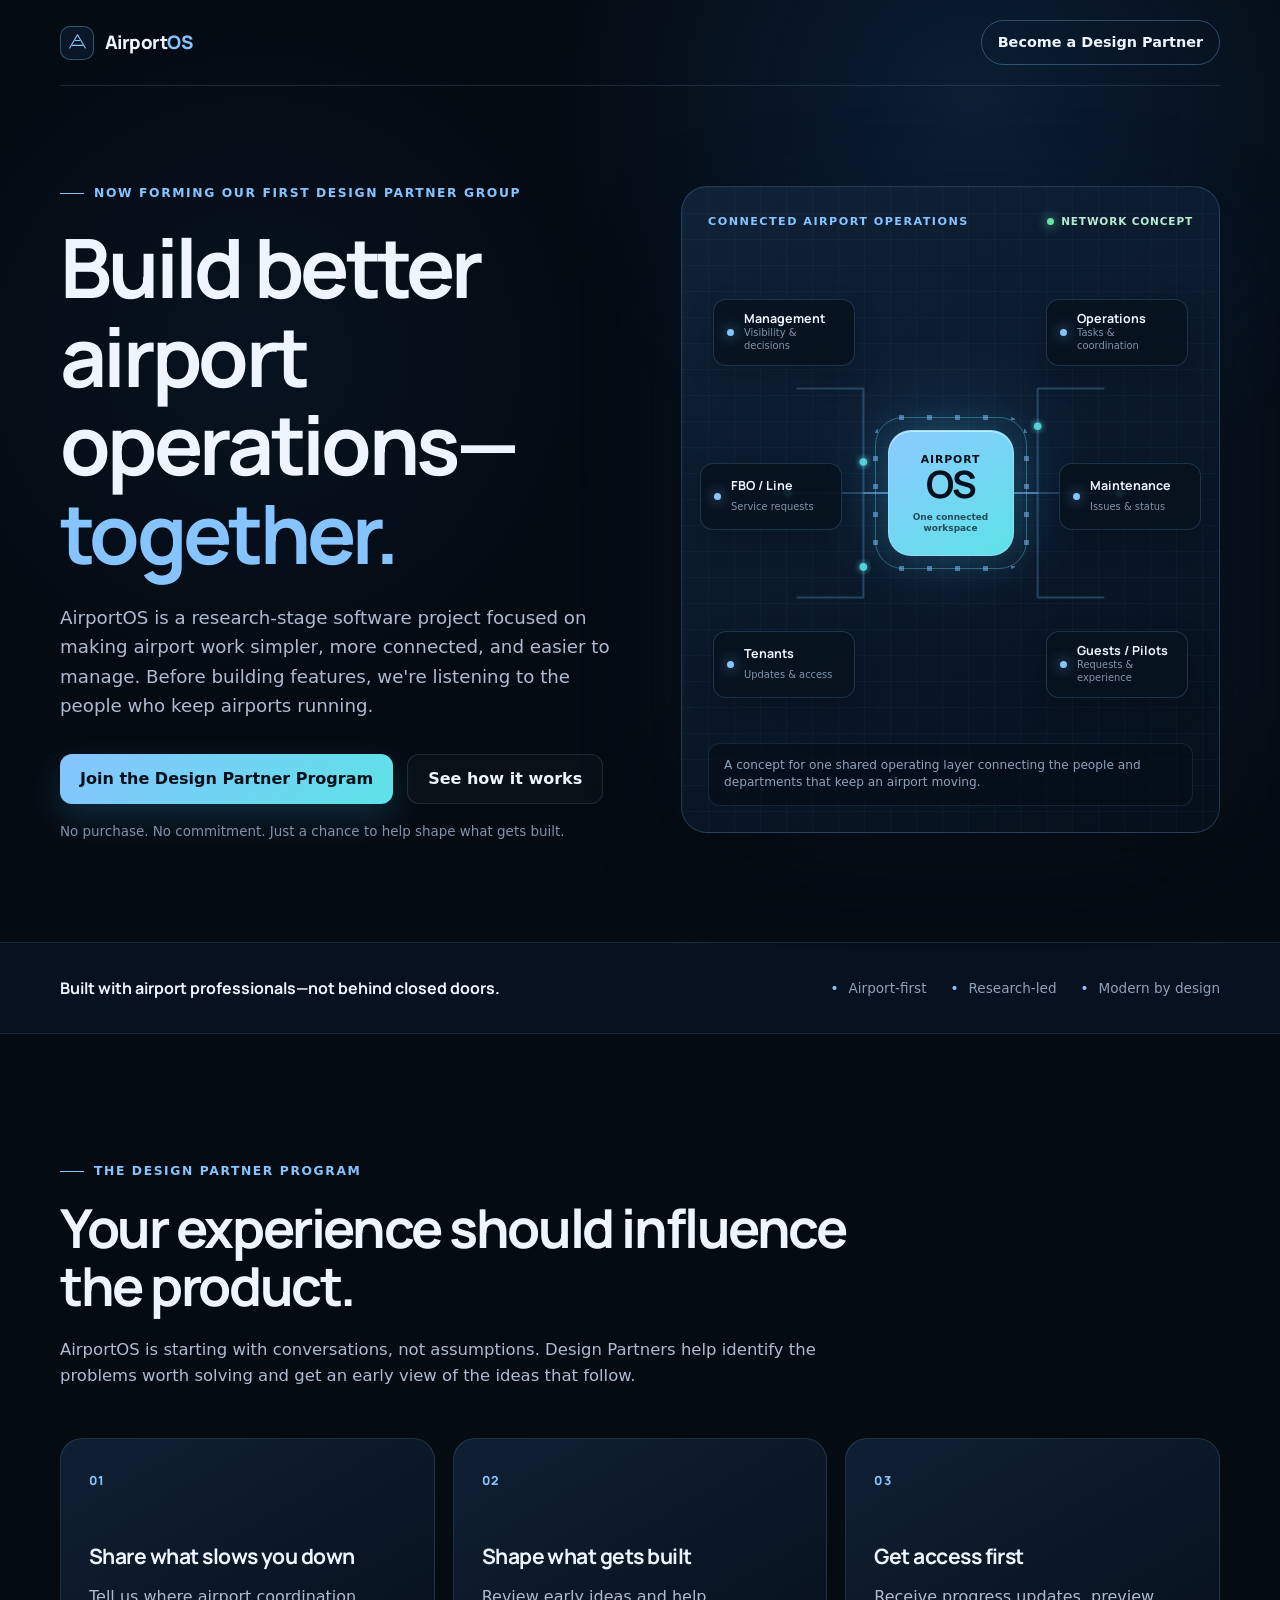
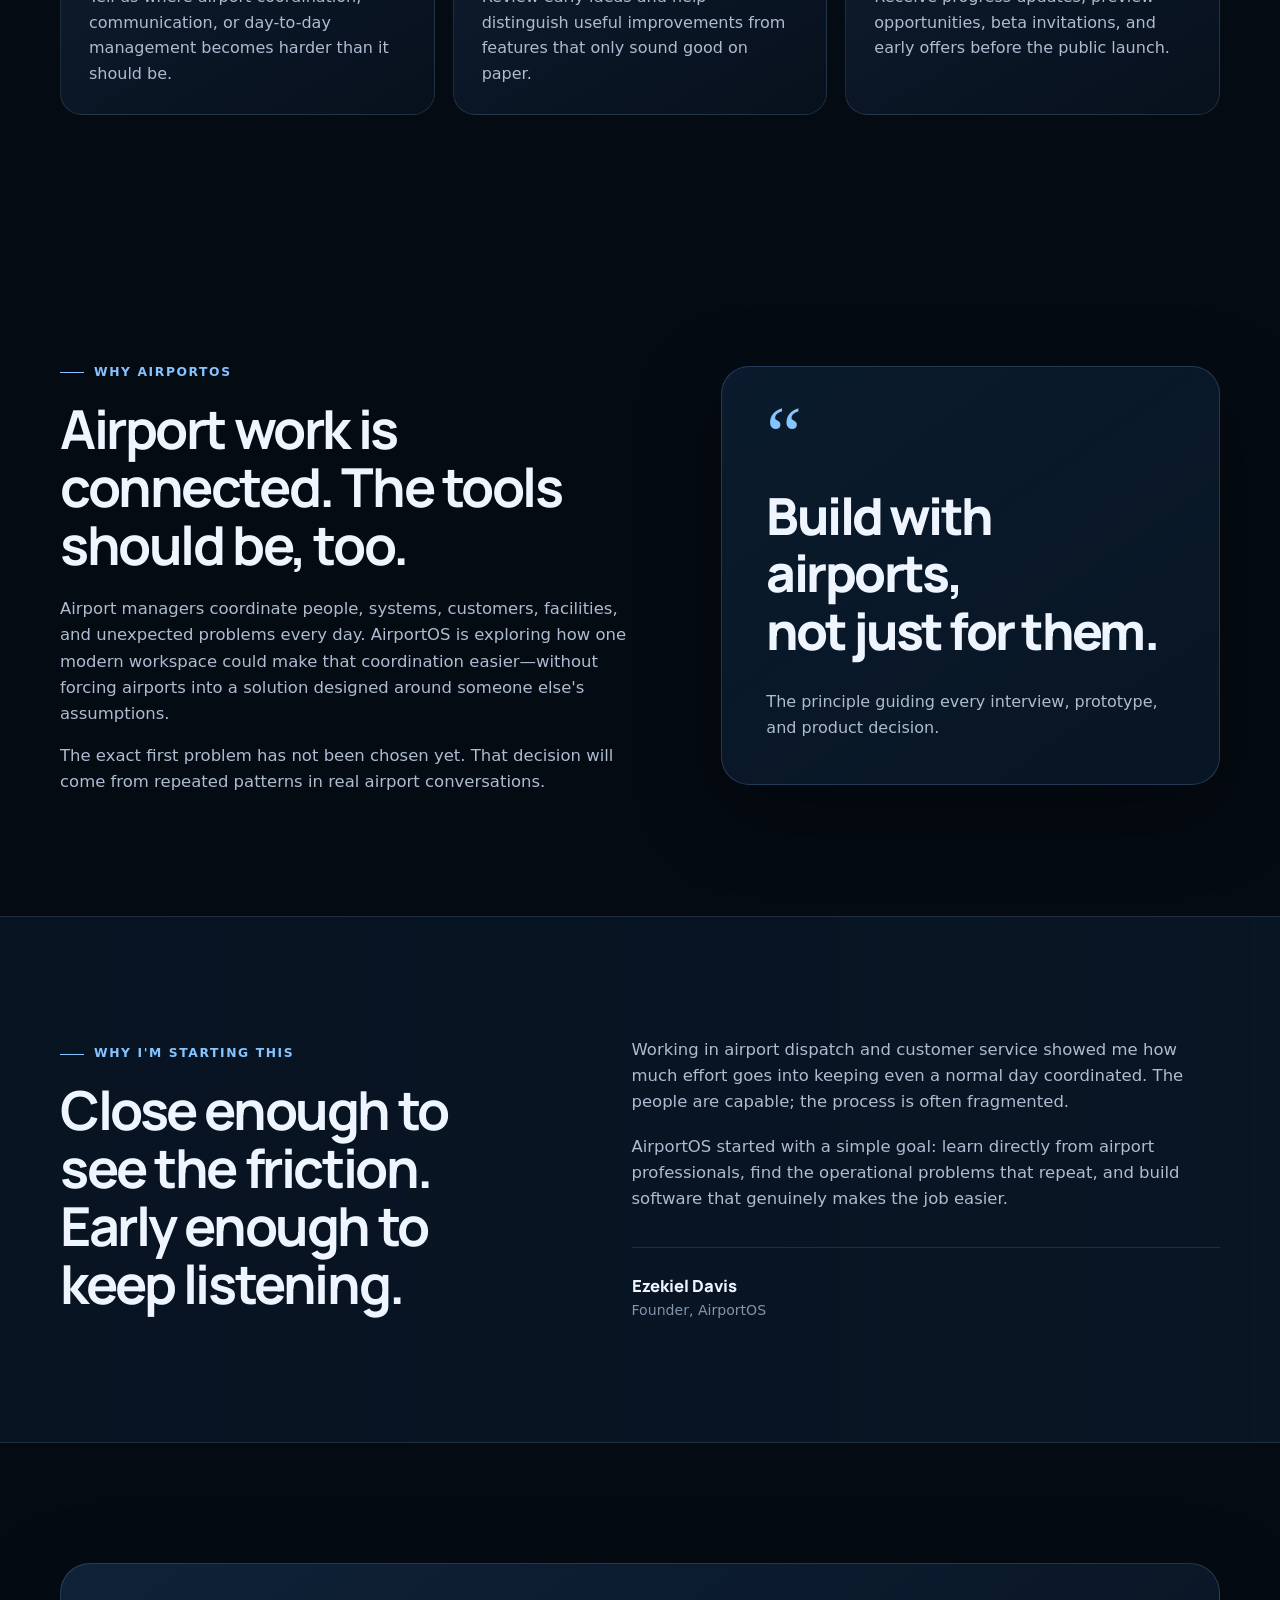
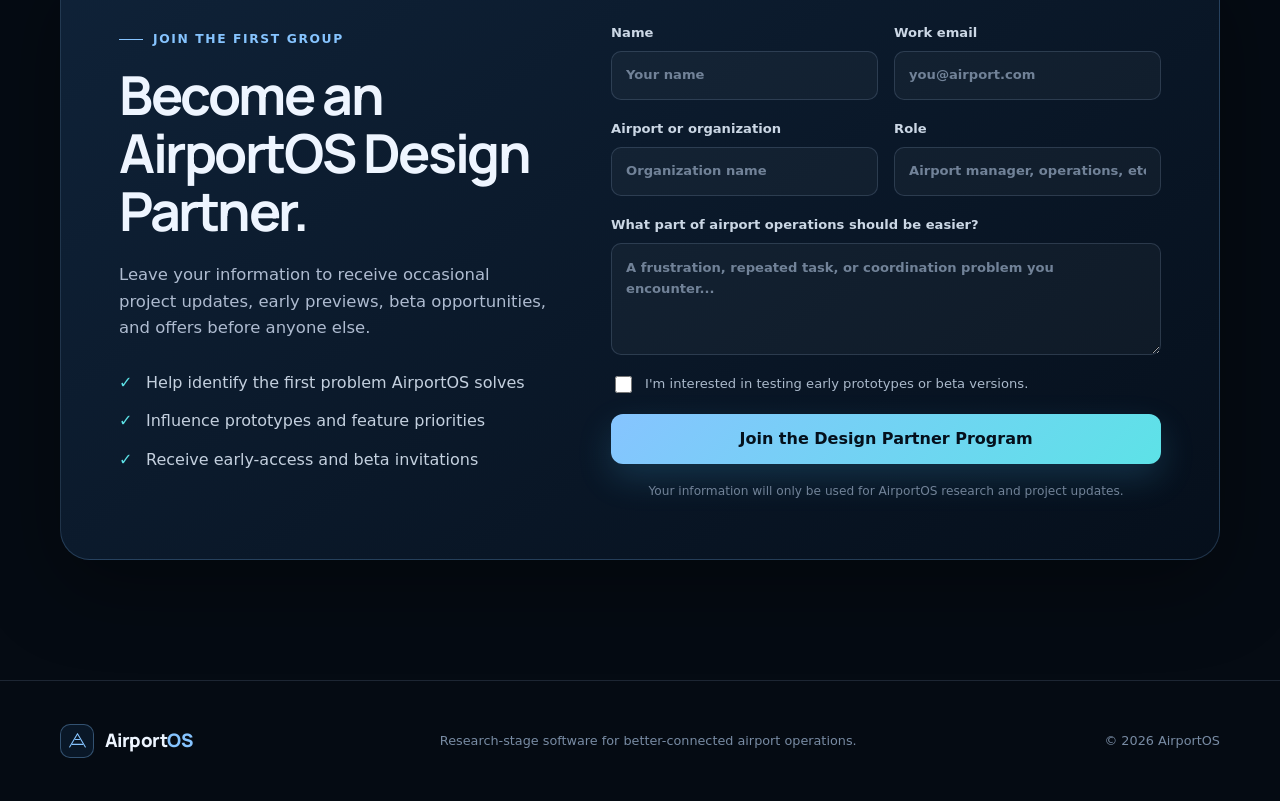
==== commit 487e3933: "Updating Webpage" ====
--- a/airportos/index.html
+++ b/airportos/index.html
@@ -42,44 +42,67 @@
           <p class="microcopy">No purchase. No commitment. Just a chance to help shape what gets built.</p>
         </div>
 
-        <aside class="hero-visual reveal" aria-label="AirportOS research progress">
-          <div class="research-card">
-            <div class="research-header">
-              <div>
-                <span class="panel-kicker">AirportOS research</span>
-                <h2>We are finding the first problem worth solving.</h2>
+        <aside class="hero-visual reveal" aria-label="AirportOS connects airport departments in one operating system">
+          <div class="circuit-board" id="airportos-network">
+            <div class="circuit-header">
+              <span class="panel-kicker">Connected airport operations</span>
+              <span class="status"><i></i> Network concept</span>
+            </div>
+
+            <div class="circuit-stage">
+              <svg class="circuit-lines" viewBox="0 0 640 520" aria-hidden="true" preserveAspectRatio="xMidYMid meet">
+                <defs>
+                  <filter id="circuitGlow" x="-50%" y="-50%" width="200%" height="200%">
+                    <feGaussianBlur stdDeviation="4" result="blur" />
+                    <feMerge><feMergeNode in="blur"/><feMergeNode in="SourceGraphic"/></feMerge>
+                  </filter>
+                </defs>
+
+                <path class="trace trace-1" pathLength="1" d="M320 260 H205 V122 H118" />
+                <path class="trace trace-2" pathLength="1" d="M320 260 H435 V122 H522" />
+                <path class="trace trace-3" pathLength="1" d="M320 260 H166 V260 H88" />
+                <path class="trace trace-4" pathLength="1" d="M320 260 H474 V260 H552" />
+                <path class="trace trace-5" pathLength="1" d="M320 260 H205 V398 H118" />
+                <path class="trace trace-6" pathLength="1" d="M320 260 H435 V398 H522" />
+
+                <circle class="pulse pulse-1" r="5"><animateMotion dur="3.6s" repeatCount="indefinite" path="M320 260 H205 V122 H118" /></circle>
+                <circle class="pulse pulse-2" r="5"><animateMotion dur="4.1s" begin="-.8s" repeatCount="indefinite" path="M320 260 H435 V122 H522" /></circle>
+                <circle class="pulse pulse-3" r="5"><animateMotion dur="3.3s" begin="-1.4s" repeatCount="indefinite" path="M320 260 H166 V260 H88" /></circle>
+                <circle class="pulse pulse-4" r="5"><animateMotion dur="3.9s" begin="-2.1s" repeatCount="indefinite" path="M320 260 H474 V260 H552" /></circle>
+                <circle class="pulse pulse-5" r="5"><animateMotion dur="4.4s" begin="-1.1s" repeatCount="indefinite" path="M320 260 H205 V398 H118" /></circle>
+                <circle class="pulse pulse-6" r="5"><animateMotion dur="3.7s" begin="-2.8s" repeatCount="indefinite" path="M320 260 H435 V398 H522" /></circle>
+              </svg>
+
+              <button class="department-node node-manager" type="button" data-department="Airport management" aria-label="Airport management connected to AirportOS">
+                <span class="node-dot"></span><strong>Management</strong><small>Visibility & decisions</small>
+              </button>
+              <button class="department-node node-operations" type="button" data-department="Airport operations" aria-label="Airport operations connected to AirportOS">
+                <span class="node-dot"></span><strong>Operations</strong><small>Tasks & coordination</small>
+              </button>
+              <button class="department-node node-fbo" type="button" data-department="FBO and line service" aria-label="FBO and line service connected to AirportOS">
+                <span class="node-dot"></span><strong>FBO / Line</strong><small>Service requests</small>
+              </button>
+              <button class="department-node node-maintenance" type="button" data-department="Maintenance" aria-label="Maintenance connected to AirportOS">
+                <span class="node-dot"></span><strong>Maintenance</strong><small>Issues & status</small>
+              </button>
+              <button class="department-node node-tenants" type="button" data-department="Tenants and businesses" aria-label="Tenants and businesses connected to AirportOS">
+                <span class="node-dot"></span><strong>Tenants</strong><small>Updates & access</small>
+              </button>
+              <button class="department-node node-guests" type="button" data-department="Guests and pilots" aria-label="Guests and pilots connected to AirportOS">
+                <span class="node-dot"></span><strong>Guests / Pilots</strong><small>Requests & experience</small>
+              </button>
+
+              <div class="cpu-core" aria-label="AirportOS central operating system">
+                <span class="cpu-pins" aria-hidden="true"></span>
+                <div class="cpu-chip">
+                  <span>Airport</span><strong>OS</strong><small>One connected workspace</small>
+                </div>
               </div>
-              <span class="status"><i></i> Active</span>
-            </div>
-
-            <div class="research-progress" role="img" aria-label="Research process: listen, identify patterns, prototype, and beta test">
-              <div class="progress-step is-active">
-                <span class="step-marker">1</span>
-                <div><strong>Listen</strong><span>Interview airport professionals</span></div>
-              </div>
-              <div class="progress-step">
-                <span class="step-marker">2</span>
-                <div><strong>Find the pattern</strong><span>Identify the problem that repeats</span></div>
-              </div>
-              <div class="progress-step">
-                <span class="step-marker">3</span>
-                <div><strong>Prototype</strong><span>Test a focused solution</span></div>
-              </div>
-              <div class="progress-step">
-                <span class="step-marker">4</span>
-                <div><strong>Build with partners</strong><span>Run a real airport beta</span></div>
-              </div>
-            </div>
-
-            <div class="research-callout">
-              <span>Current question</span>
-              <p>What repeatedly makes airport managers' jobs harder than it should?</p>
-            </div>
-
-            <div class="research-footer">
-              <div><strong>Research stage</strong><span>No features chosen yet</span></div>
-              <div><strong>Design Partners</strong><span>Influence what comes first</span></div>
-            </div>
+            </div>
+
+            <p class="circuit-caption" id="network-caption">
+              A concept for one shared operating layer connecting the people and departments that keep an airport moving.
+            </p>
           </div>
         </aside>
       </section>
--- a/airportos/styles.css
+++ b/airportos/styles.css
@@ -75,49 +75,57 @@
 .hero-visual::before {
   content: "";
   position: absolute;
-  inset: 12% 4% 4% 12%;
+  inset: 10% 2% 4% 8%;
+  border-radius: 36px;
   background: rgba(63, 159, 255, .14);
-  filter: blur(68px);
-  border-radius: 36px;
-}
-.research-card {
+  filter: blur(72px);
+}
+
+.circuit-board {
   position: relative;
-  padding: 30px;
-  border: 1px solid rgba(134, 196, 255, .19);
+  padding: 26px;
+  border: 1px solid rgba(134, 196, 255, .2);
   border-radius: 26px;
-  background: linear-gradient(150deg, rgba(17, 38, 62, .94), rgba(5, 15, 27, .9));
+  background:
+    linear-gradient(rgba(134,196,255,.035) 1px, transparent 1px),
+    linear-gradient(90deg, rgba(134,196,255,.035) 1px, transparent 1px),
+    radial-gradient(circle at 50% 45%, rgba(55, 157, 235, .14), transparent 32%),
+    linear-gradient(150deg, rgba(16, 35, 57, .97), rgba(6, 16, 28, .96));
+  background-size: 26px 26px, 26px 26px, auto, auto;
   box-shadow: var(--shadow);
-  backdrop-filter: blur(18px);
-}
-.research-header {
+  overflow: hidden;
+  isolation: isolate;
+}
+.circuit-board::after {
+  content: "";
+  position: absolute;
+  inset: 0;
+  pointer-events: none;
+  background: linear-gradient(115deg, transparent 25%, rgba(93,226,231,.045) 48%, transparent 70%);
+  transform: translateX(-100%);
+  animation: board-scan 8s linear infinite;
+}
+.circuit-header {
+  position: relative;
+  z-index: 4;
   display: flex;
-  align-items: flex-start;
+  align-items: center;
   justify-content: space-between;
-  gap: 24px;
-  padding-bottom: 24px;
-  border-bottom: 1px solid var(--line);
+  gap: 18px;
 }
 .panel-kicker {
-  display: block;
   color: var(--blue-bright);
-  font-size: .72rem;
+  font-size: .7rem;
   font-weight: 800;
-  letter-spacing: .12em;
+  letter-spacing: .13em;
   text-transform: uppercase;
 }
-.research-header h2 {
-  max-width: 480px;
-  margin-top: 9px;
-  font-size: clamp(1.55rem, 3vw, 2.25rem);
-  letter-spacing: -.035em;
-}
 .status {
-  flex: 0 0 auto;
   display: inline-flex;
   align-items: center;
   gap: 7px;
   color: #b6ebd4;
-  font-size: .72rem;
+  font-size: .66rem;
   font-weight: 800;
   letter-spacing: .08em;
   text-transform: uppercase;
@@ -129,93 +137,156 @@
   background: #65e1a9;
   box-shadow: 0 0 12px #65e1a9;
 }
-.research-progress {
+.circuit-stage {
   position: relative;
+  height: 500px;
+  margin-top: 12px;
+}
+.circuit-lines {
+  position: absolute;
+  inset: 0;
+  width: 100%;
+  height: 100%;
+  overflow: visible;
+}
+.trace {
+  fill: none;
+  stroke: rgba(108, 181, 241, .28);
+  stroke-width: 2;
+  stroke-linecap: round;
+  stroke-linejoin: round;
+  vector-effect: non-scaling-stroke;
+  transition: stroke .25s ease, filter .25s ease;
+}
+.trace::before { content: ""; }
+.pulse {
+  fill: var(--cyan);
+  filter: url(#circuitGlow);
+  opacity: .9;
+}
+.circuit-board.is-paused .pulse { display: none; }
+.department-node {
+  position: absolute;
+  z-index: 3;
+  width: 142px;
+  min-height: 67px;
   display: grid;
-  gap: 0;
-  margin-top: 24px;
-}
-.progress-step {
-  position: relative;
-  display: grid;
-  grid-template-columns: 40px 1fr;
-  gap: 14px;
-  min-height: 76px;
-  color: #8193aa;
-}
-.progress-step:not(:last-child)::after {
-  content: "";
-  position: absolute;
-  left: 19px;
-  top: 38px;
-  bottom: 0;
-  width: 1px;
-  background: var(--line);
-}
-.step-marker {
-  position: relative;
-  z-index: 1;
-  width: 40px;
-  height: 40px;
+  grid-template-columns: 8px 1fr;
+  grid-template-rows: auto auto;
+  column-gap: 9px;
+  align-items: center;
+  padding: 12px 13px;
+  color: var(--ink);
+  text-align: left;
+  border: 1px solid rgba(134,196,255,.19);
+  border-radius: 13px;
+  background: rgba(7, 18, 31, .9);
+  box-shadow: 0 10px 28px rgba(0,0,0,.2);
+  cursor: pointer;
+  transition: transform .22s ease, border-color .22s ease, background .22s ease, box-shadow .22s ease;
+}
+.department-node:hover,
+.department-node:focus-visible,
+.department-node.is-active {
+  transform: translateY(-3px);
+  border-color: rgba(93,226,231,.62);
+  background: rgba(12, 35, 54, .96);
+  box-shadow: 0 12px 30px rgba(36, 150, 201, .16);
+  outline: none;
+}
+.department-node strong {
+  grid-column: 2;
+  font-family: "Manrope", sans-serif;
+  font-size: .78rem;
+  line-height: 1.15;
+}
+.department-node small {
+  grid-column: 2;
+  color: #7f94aa;
+  font-size: .62rem;
+  line-height: 1.25;
+}
+.node-dot {
+  grid-row: 1 / 3;
+  width: 7px;
+  height: 7px;
+  border-radius: 50%;
+  background: var(--blue-bright);
+  box-shadow: 0 0 13px rgba(134,196,255,.8);
+}
+.node-manager { left: 5px; top: 56px; }
+.node-operations { right: 5px; top: 56px; }
+.node-fbo { left: -8px; top: 220px; }
+.node-maintenance { right: -8px; top: 220px; }
+.node-tenants { left: 5px; bottom: 45px; }
+.node-guests { right: 5px; bottom: 45px; }
+.cpu-core {
+  position: absolute;
+  z-index: 3;
+  left: 50%;
+  top: 50%;
+  width: 156px;
+  height: 156px;
+  transform: translate(-50%, -50%);
   display: grid;
   place-items: center;
-  border: 1px solid var(--line);
+}
+.cpu-core::before,
+.cpu-core::after {
+  content: "";
+  position: absolute;
+  inset: 2px;
+  border: 1px solid rgba(93,226,231,.2);
+  border-radius: 28px;
+  animation: cpu-ring 3s ease-out infinite;
+}
+.cpu-core::after { animation-delay: 1.5s; }
+.cpu-pins {
+  position: absolute;
+  inset: 0;
+  border-radius: 28px;
+  background:
+    repeating-linear-gradient(90deg, transparent 0 12px, rgba(134,196,255,.5) 12px 17px, transparent 17px 28px) top / calc(100% - 28px) 5px no-repeat,
+    repeating-linear-gradient(90deg, transparent 0 12px, rgba(134,196,255,.5) 12px 17px, transparent 17px 28px) bottom / calc(100% - 28px) 5px no-repeat,
+    repeating-linear-gradient(0deg, transparent 0 12px, rgba(134,196,255,.5) 12px 17px, transparent 17px 28px) left / 5px calc(100% - 28px) no-repeat,
+    repeating-linear-gradient(0deg, transparent 0 12px, rgba(134,196,255,.5) 12px 17px, transparent 17px 28px) right / 5px calc(100% - 28px) no-repeat;
+}
+.cpu-chip {
+  width: 126px;
+  height: 126px;
+  display: flex;
+  flex-direction: column;
+  align-items: center;
+  justify-content: center;
+  border: 1px solid rgba(173,226,255,.55);
+  border-radius: 23px;
+  color: #04101c;
+  background: linear-gradient(145deg, #8bcaff, #5de2e7);
+  box-shadow: 0 0 42px rgba(70, 183, 226, .28), inset 0 1px 0 rgba(255,255,255,.6);
+}
+.cpu-chip span { font-size: .68rem; font-weight: 800; letter-spacing: .08em; text-transform: uppercase; }
+.cpu-chip strong { margin-top: -3px; font-family: "Manrope", sans-serif; font-size: 2.35rem; line-height: 1; letter-spacing: -.06em; }
+.cpu-chip small { margin-top: 9px; max-width: 95px; color: rgba(4,16,28,.7); font-size: .56rem; font-weight: 800; line-height: 1.25; text-align: center; }
+.circuit-caption {
+  position: relative;
+  z-index: 4;
+  min-height: 48px;
+  padding: 13px 15px;
+  border: 1px solid rgba(134,196,255,.12);
   border-radius: 12px;
-  background: #0a1727;
-  color: #7890aa;
-  font-family: "Manrope", sans-serif;
-  font-size: .78rem;
-  font-weight: 800;
-}
-.progress-step strong,
-.progress-step span { display: block; }
-.progress-step strong { color: #c4d0df; font-size: .94rem; }
-.progress-step div > span { margin-top: 2px; font-size: .8rem; }
-.progress-step.is-active .step-marker {
-  color: #061523;
-  border-color: transparent;
-  background: linear-gradient(135deg, var(--blue-bright), var(--cyan));
-  box-shadow: 0 0 26px rgba(85, 167, 255, .24);
-}
-.progress-step.is-active strong { color: var(--ink); }
-.research-callout {
-  margin-top: 8px;
-  padding: 20px;
-  border: 1px solid rgba(93, 226, 231, .2);
-  border-radius: 16px;
-  background: linear-gradient(135deg, rgba(93, 226, 231, .09), rgba(85, 167, 255, .06));
-}
-.research-callout span {
-  color: var(--cyan);
-  font-size: .69rem;
-  font-weight: 800;
-  letter-spacing: .11em;
-  text-transform: uppercase;
-}
-.research-callout p {
-  margin-top: 7px;
-  color: #d9e5f3;
-  font-family: "Manrope", sans-serif;
-  font-size: 1.04rem;
-  font-weight: 700;
+  color: #8fa2b8;
+  background: rgba(4, 13, 23, .58);
+  font-size: .76rem;
   line-height: 1.45;
-}
-.research-footer {
-  display: grid;
-  grid-template-columns: 1fr 1fr;
-  gap: 12px;
-  margin-top: 14px;
-}
-.research-footer div {
-  padding: 14px;
-  border: 1px solid var(--line);
-  border-radius: 12px;
-  background: rgba(255,255,255,.025);
-}
-.research-footer strong,
-.research-footer span { display: block; }
-.research-footer strong { color: var(--blue-bright); font-size: .78rem; }
-.research-footer span { margin-top: 3px; color: #8497ae; font-size: .7rem; }
+  transition: color .2s ease, border-color .2s ease;
+}
+.circuit-caption.is-active { color: #cfe1f2; border-color: rgba(93,226,231,.38); }
+
+@keyframes board-scan { to { transform: translateX(120%); } }
+@keyframes cpu-ring {
+  0% { transform: scale(.82); opacity: .5; }
+  75%, 100% { transform: scale(1.24); opacity: 0; }
+}
 
 .trust-strip { border-block: 1px solid var(--line); background: rgba(11, 24, 40, .58); }
 .trust-grid { min-height: 90px; display: flex; align-items: center; justify-content: space-between; gap: 30px; }
@@ -285,18 +356,28 @@
   .hero { min-height: auto; padding-block: 65px 76px; }
   h1 { font-size: clamp(2.8rem, 14vw, 4.4rem); }
   .hero-actions { flex-direction: column; }.button { width: 100%; }
-  .research-card { padding: 20px; }
-  .research-header { gap: 14px; }
-  .research-header h2 { font-size: 1.55rem; }
   .status { font-size: .62rem; }
-  .research-footer { grid-template-columns: 1fr; }
   .trust-points { flex-wrap: wrap; gap: 8px 18px; }
   .section { padding-block: 82px; }
   .principle-panel { min-height: 330px; padding: 30px; }
   .application-card { padding: 26px 20px; gap: 40px; }
   .form-row { grid-template-columns: 1fr; }
 }
+
+@media (max-width: 620px) {
+  .circuit-board { padding: 18px 14px; }
+  .circuit-stage { height: 445px; transform: scale(.92); transform-origin: center top; margin-bottom: -34px; }
+  .department-node { width: 124px; padding: 10px; }
+  .department-node strong { font-size: .7rem; }
+  .department-node small { font-size: .56rem; }
+  .node-manager, .node-tenants { left: -4px; }
+  .node-operations, .node-guests { right: -4px; }
+  .node-fbo { left: -15px; }
+  .node-maintenance { right: -15px; }
+}
 @media (prefers-reduced-motion: reduce) {
   html { scroll-behavior: auto; }
   .reveal { opacity: 1; transform: none; transition: none; }
-}
+  .circuit-board::after, .cpu-core::before, .cpu-core::after { animation: none; }
+  .pulse { display: none; }
+}
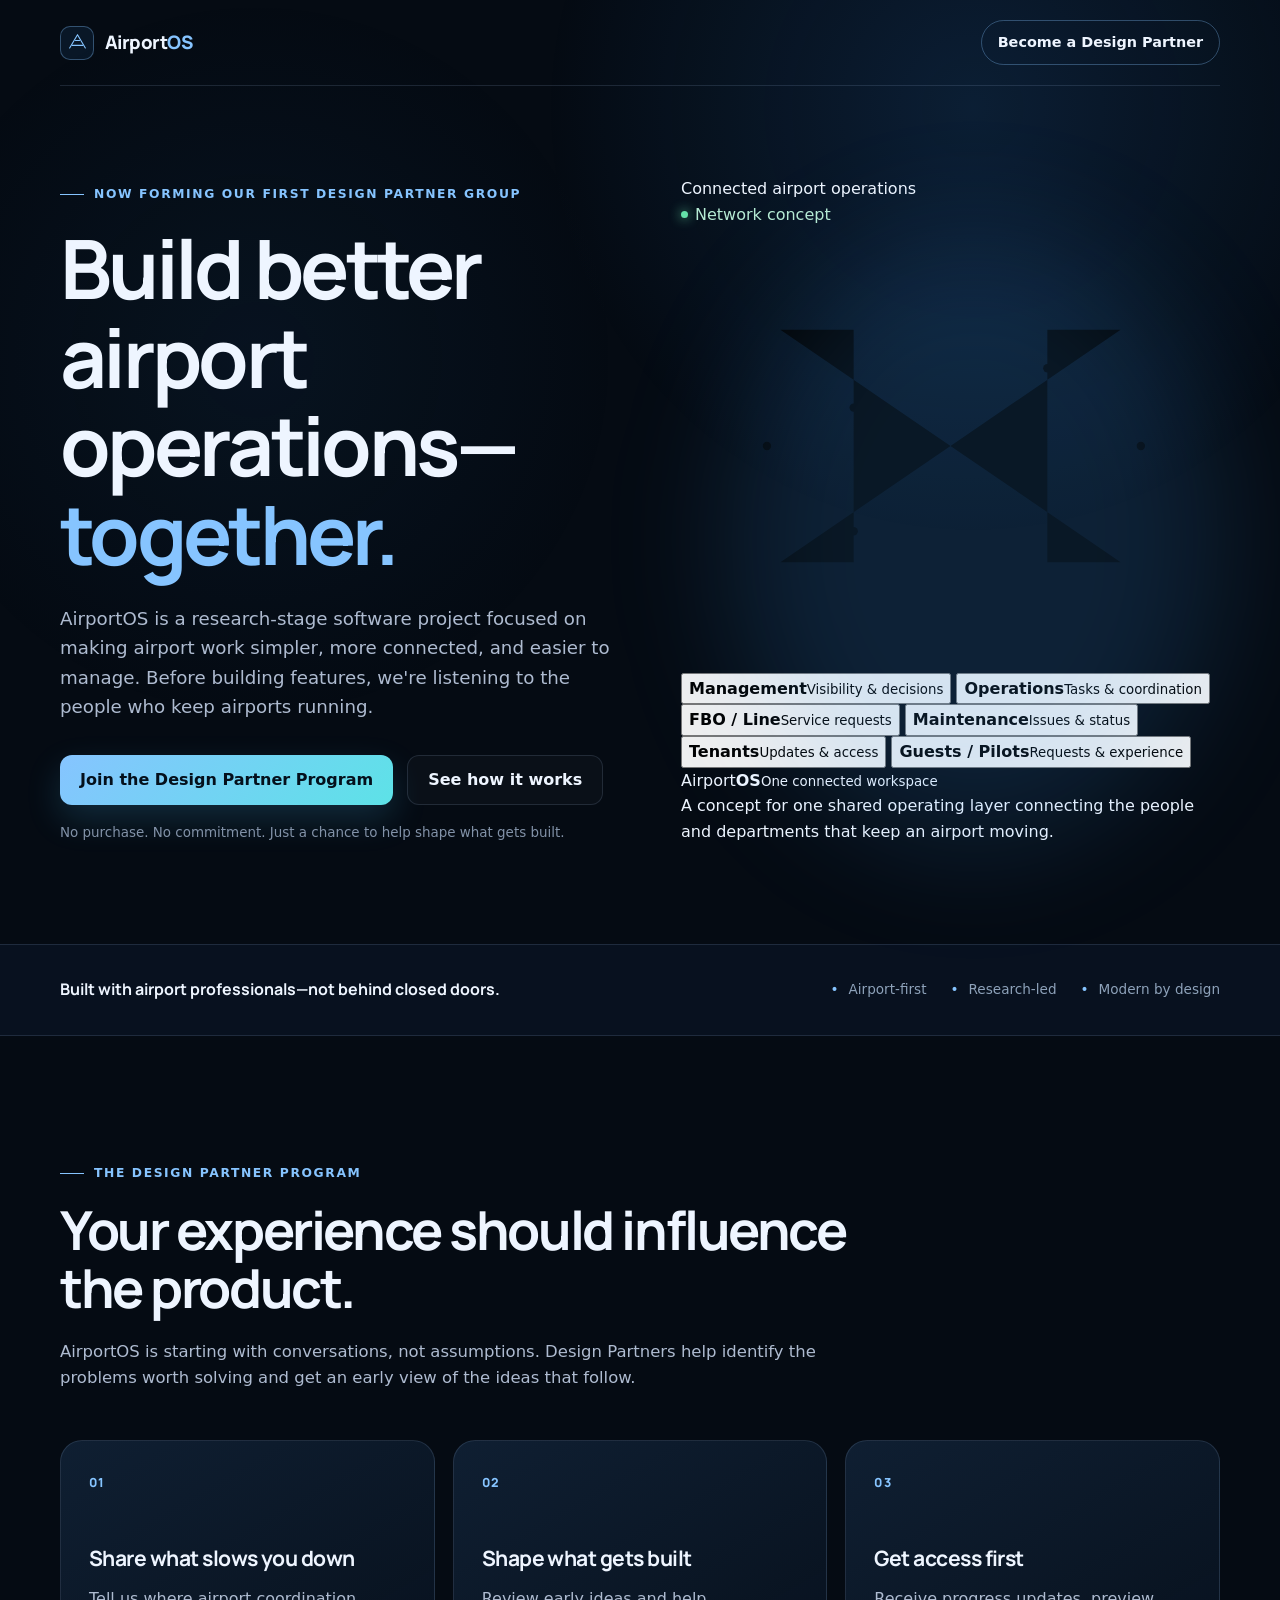
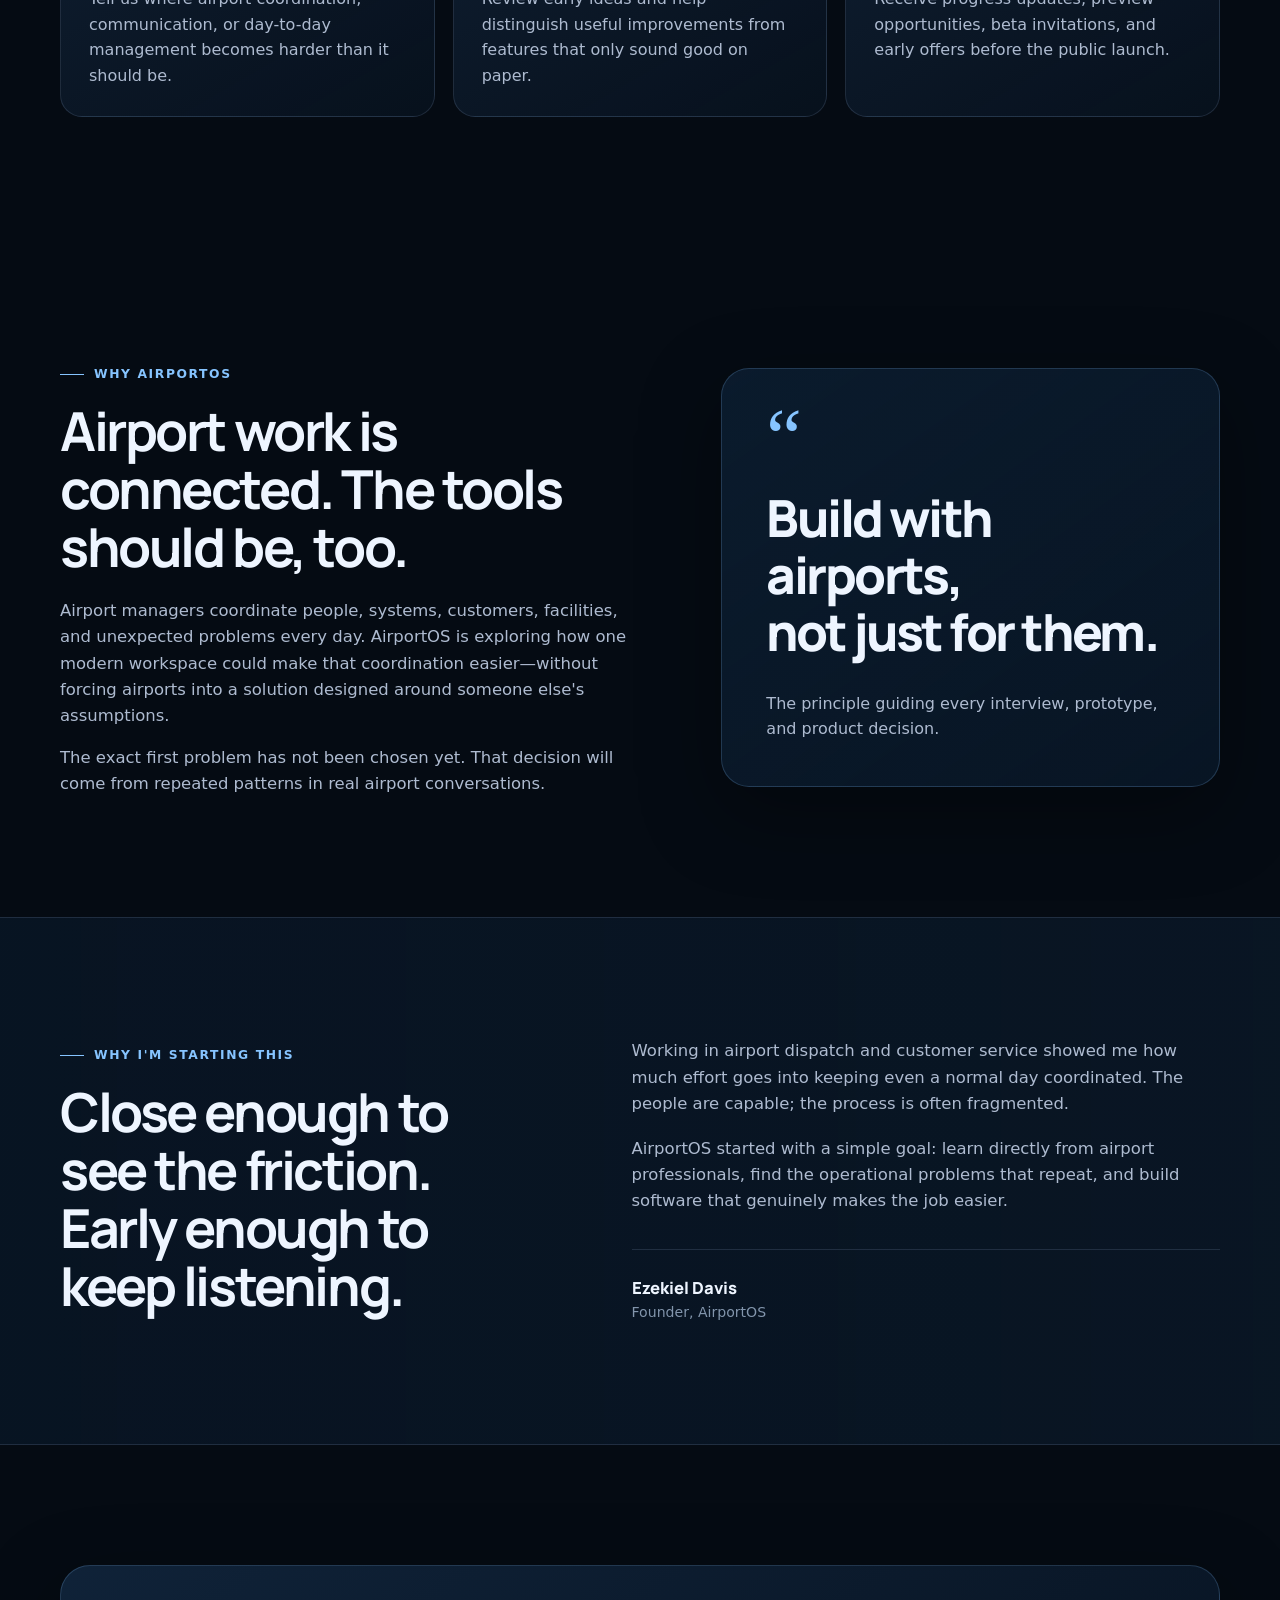
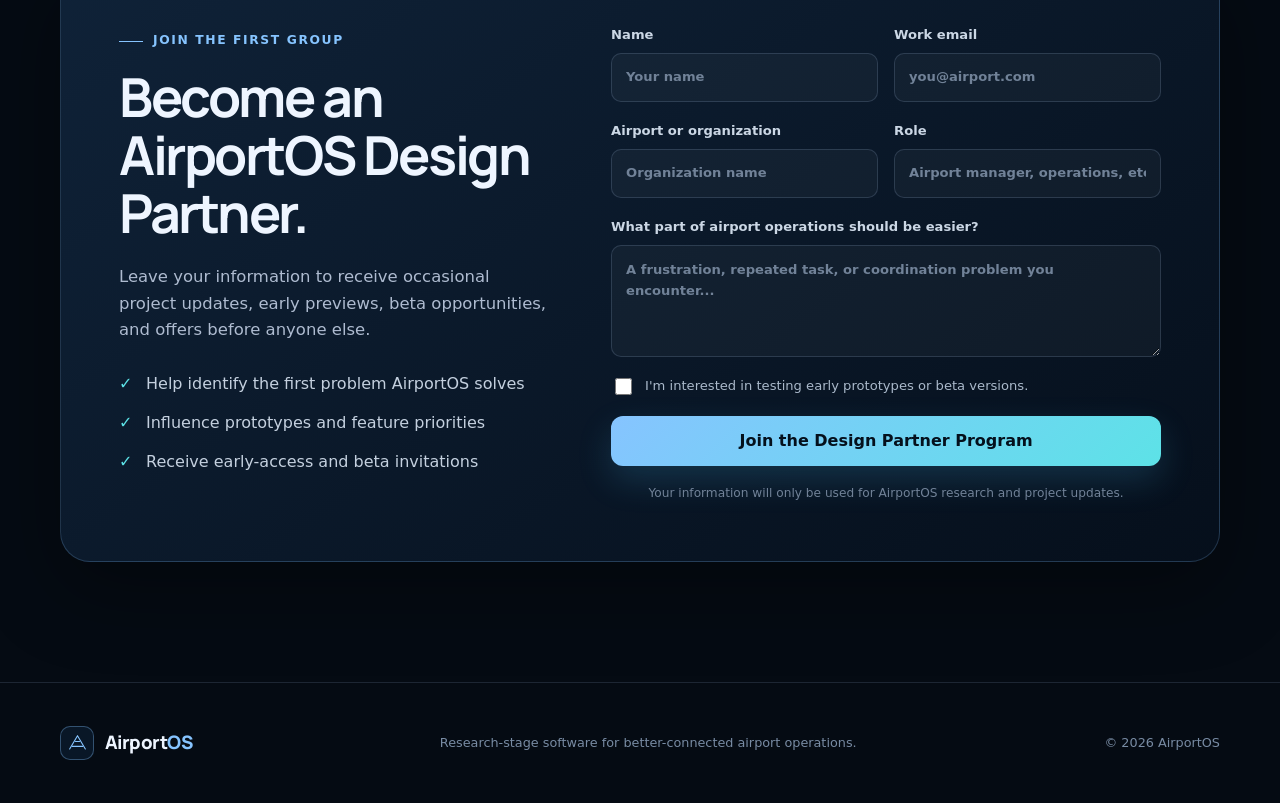
==== commit 520673ef: "Setup Formspree connection" ====
--- a/airportos/index.html
+++ b/airportos/index.html
@@ -202,7 +202,9 @@
             </ul>
           </div>
 
-          <form class="interest-form" id="design-partner-form">
+          <form class="interest-form" id="design-partner-form" action="https://formspree.io/f/xykrrwda" method="POST">
+            <input type="hidden" name="_subject" value="New AirportOS Design Partner application" />
+            <input type="hidden" name="signup_source" value="AirportOS landing page" />
             <div class="form-row">
               <label>
                 Name
@@ -232,7 +234,7 @@
               <span>I'm interested in testing early prototypes or beta versions.</span>
             </label>
             <button class="button button-primary submit-button" type="submit">Join the Design Partner Program</button>
-            <p class="form-note" id="form-note">Your information will only be used for AirportOS research and project updates.</p>
+            <p class="form-note" id="form-note" role="status" aria-live="polite">Your information will only be used for AirportOS research and project updates.</p>
           </form>
         </div>
       </section>
--- a/airportos/styles.css
+++ b/airportos/styles.css
@@ -72,221 +72,27 @@
 .microcopy { margin-top: 17px; color: #8292a8; font-size: .84rem; }
 
 .hero-visual { position: relative; }
-.hero-visual::before {
-  content: "";
-  position: absolute;
-  inset: 10% 2% 4% 8%;
-  border-radius: 36px;
-  background: rgba(63, 159, 255, .14);
-  filter: blur(72px);
-}
-
-.circuit-board {
-  position: relative;
-  padding: 26px;
-  border: 1px solid rgba(134, 196, 255, .2);
-  border-radius: 26px;
-  background:
-    linear-gradient(rgba(134,196,255,.035) 1px, transparent 1px),
-    linear-gradient(90deg, rgba(134,196,255,.035) 1px, transparent 1px),
-    radial-gradient(circle at 50% 45%, rgba(55, 157, 235, .14), transparent 32%),
-    linear-gradient(150deg, rgba(16, 35, 57, .97), rgba(6, 16, 28, .96));
-  background-size: 26px 26px, 26px 26px, auto, auto;
-  box-shadow: var(--shadow);
-  overflow: hidden;
-  isolation: isolate;
-}
-.circuit-board::after {
-  content: "";
-  position: absolute;
-  inset: 0;
-  pointer-events: none;
-  background: linear-gradient(115deg, transparent 25%, rgba(93,226,231,.045) 48%, transparent 70%);
-  transform: translateX(-100%);
-  animation: board-scan 8s linear infinite;
-}
-.circuit-header {
-  position: relative;
-  z-index: 4;
-  display: flex;
-  align-items: center;
-  justify-content: space-between;
-  gap: 18px;
-}
-.panel-kicker {
-  color: var(--blue-bright);
-  font-size: .7rem;
-  font-weight: 800;
-  letter-spacing: .13em;
-  text-transform: uppercase;
-}
-.status {
-  display: inline-flex;
-  align-items: center;
-  gap: 7px;
-  color: #b6ebd4;
-  font-size: .66rem;
-  font-weight: 800;
-  letter-spacing: .08em;
-  text-transform: uppercase;
-}
-.status i {
-  width: 7px;
-  height: 7px;
-  border-radius: 50%;
-  background: #65e1a9;
-  box-shadow: 0 0 12px #65e1a9;
-}
-.circuit-stage {
-  position: relative;
-  height: 500px;
-  margin-top: 12px;
-}
-.circuit-lines {
-  position: absolute;
-  inset: 0;
-  width: 100%;
-  height: 100%;
-  overflow: visible;
-}
-.trace {
-  fill: none;
-  stroke: rgba(108, 181, 241, .28);
-  stroke-width: 2;
-  stroke-linecap: round;
-  stroke-linejoin: round;
-  vector-effect: non-scaling-stroke;
-  transition: stroke .25s ease, filter .25s ease;
-}
-.trace::before { content: ""; }
-.pulse {
-  fill: var(--cyan);
-  filter: url(#circuitGlow);
-  opacity: .9;
-}
-.circuit-board.is-paused .pulse { display: none; }
-.department-node {
-  position: absolute;
-  z-index: 3;
-  width: 142px;
-  min-height: 67px;
-  display: grid;
-  grid-template-columns: 8px 1fr;
-  grid-template-rows: auto auto;
-  column-gap: 9px;
-  align-items: center;
-  padding: 12px 13px;
-  color: var(--ink);
-  text-align: left;
-  border: 1px solid rgba(134,196,255,.19);
-  border-radius: 13px;
-  background: rgba(7, 18, 31, .9);
-  box-shadow: 0 10px 28px rgba(0,0,0,.2);
-  cursor: pointer;
-  transition: transform .22s ease, border-color .22s ease, background .22s ease, box-shadow .22s ease;
-}
-.department-node:hover,
-.department-node:focus-visible,
-.department-node.is-active {
-  transform: translateY(-3px);
-  border-color: rgba(93,226,231,.62);
-  background: rgba(12, 35, 54, .96);
-  box-shadow: 0 12px 30px rgba(36, 150, 201, .16);
-  outline: none;
-}
-.department-node strong {
-  grid-column: 2;
-  font-family: "Manrope", sans-serif;
-  font-size: .78rem;
-  line-height: 1.15;
-}
-.department-node small {
-  grid-column: 2;
-  color: #7f94aa;
-  font-size: .62rem;
-  line-height: 1.25;
-}
-.node-dot {
-  grid-row: 1 / 3;
-  width: 7px;
-  height: 7px;
-  border-radius: 50%;
-  background: var(--blue-bright);
-  box-shadow: 0 0 13px rgba(134,196,255,.8);
-}
-.node-manager { left: 5px; top: 56px; }
-.node-operations { right: 5px; top: 56px; }
-.node-fbo { left: -8px; top: 220px; }
-.node-maintenance { right: -8px; top: 220px; }
-.node-tenants { left: 5px; bottom: 45px; }
-.node-guests { right: 5px; bottom: 45px; }
-.cpu-core {
-  position: absolute;
-  z-index: 3;
-  left: 50%;
-  top: 50%;
-  width: 156px;
-  height: 156px;
-  transform: translate(-50%, -50%);
-  display: grid;
-  place-items: center;
-}
-.cpu-core::before,
-.cpu-core::after {
-  content: "";
-  position: absolute;
-  inset: 2px;
-  border: 1px solid rgba(93,226,231,.2);
-  border-radius: 28px;
-  animation: cpu-ring 3s ease-out infinite;
-}
-.cpu-core::after { animation-delay: 1.5s; }
-.cpu-pins {
-  position: absolute;
-  inset: 0;
-  border-radius: 28px;
-  background:
-    repeating-linear-gradient(90deg, transparent 0 12px, rgba(134,196,255,.5) 12px 17px, transparent 17px 28px) top / calc(100% - 28px) 5px no-repeat,
-    repeating-linear-gradient(90deg, transparent 0 12px, rgba(134,196,255,.5) 12px 17px, transparent 17px 28px) bottom / calc(100% - 28px) 5px no-repeat,
-    repeating-linear-gradient(0deg, transparent 0 12px, rgba(134,196,255,.5) 12px 17px, transparent 17px 28px) left / 5px calc(100% - 28px) no-repeat,
-    repeating-linear-gradient(0deg, transparent 0 12px, rgba(134,196,255,.5) 12px 17px, transparent 17px 28px) right / 5px calc(100% - 28px) no-repeat;
-}
-.cpu-chip {
-  width: 126px;
-  height: 126px;
-  display: flex;
-  flex-direction: column;
-  align-items: center;
-  justify-content: center;
-  border: 1px solid rgba(173,226,255,.55);
-  border-radius: 23px;
-  color: #04101c;
-  background: linear-gradient(145deg, #8bcaff, #5de2e7);
-  box-shadow: 0 0 42px rgba(70, 183, 226, .28), inset 0 1px 0 rgba(255,255,255,.6);
-}
-.cpu-chip span { font-size: .68rem; font-weight: 800; letter-spacing: .08em; text-transform: uppercase; }
-.cpu-chip strong { margin-top: -3px; font-family: "Manrope", sans-serif; font-size: 2.35rem; line-height: 1; letter-spacing: -.06em; }
-.cpu-chip small { margin-top: 9px; max-width: 95px; color: rgba(4,16,28,.7); font-size: .56rem; font-weight: 800; line-height: 1.25; text-align: center; }
-.circuit-caption {
-  position: relative;
-  z-index: 4;
-  min-height: 48px;
-  padding: 13px 15px;
-  border: 1px solid rgba(134,196,255,.12);
-  border-radius: 12px;
-  color: #8fa2b8;
-  background: rgba(4, 13, 23, .58);
-  font-size: .76rem;
-  line-height: 1.45;
-  transition: color .2s ease, border-color .2s ease;
-}
-.circuit-caption.is-active { color: #cfe1f2; border-color: rgba(93,226,231,.38); }
-
-@keyframes board-scan { to { transform: translateX(120%); } }
-@keyframes cpu-ring {
-  0% { transform: scale(.82); opacity: .5; }
-  75%, 100% { transform: scale(1.24); opacity: 0; }
-}
+.hero-visual::before { content: ""; position: absolute; inset: 9% 0 0 9%; background: rgba(63, 159, 255, .15); filter: blur(60px); border-radius: 50%; }
+.radar-card { position: relative; background: linear-gradient(150deg, rgba(17, 38, 62, .92), rgba(5, 15, 27, .88)); border: 1px solid rgba(134, 196, 255, .19); border-radius: 26px; padding: 22px; box-shadow: var(--shadow); backdrop-filter: blur(18px); }
+.radar-topline { display: flex; justify-content: space-between; color: #8fa2ba; font-size: .77rem; text-transform: uppercase; letter-spacing: .08em; }
+.status { display: flex; align-items: center; gap: 7px; color: #b6ebd4; }
+.status i { width: 7px; height: 7px; border-radius: 50%; background: #65e1a9; box-shadow: 0 0 12px #65e1a9; }
+.radar-grid { position: relative; width: min(100%, 430px); aspect-ratio: 1; margin: 20px auto 16px; border-radius: 50%; overflow: hidden; background: radial-gradient(circle, rgba(69, 151, 229, .12), transparent 66%); }
+.radar-ring { position: absolute; inset: 50%; translate: -50% -50%; border: 1px solid rgba(119, 178, 233, .18); border-radius: 50%; }
+.ring-one { width: 34%; height: 34%; }.ring-two { width: 64%; height: 64%; }.ring-three { width: 94%; height: 94%; }
+.radar-axis { position: absolute; background: rgba(119, 178, 233, .12); }.axis-x { width: 94%; height: 1px; left: 3%; top: 50%; }.axis-y { height: 94%; width: 1px; top: 3%; left: 50%; }
+.sweep { position: absolute; inset: 3%; border-radius: 50%; background: conic-gradient(from 40deg, transparent 0 79%, rgba(75, 182, 237, .22) 93%, rgba(98, 215, 225, .62) 100%); animation: rotate 7s linear infinite; }
+.center-node { position: absolute; inset: 50% auto auto 50%; transform: translate(-50%, -50%); width: 66px; height: 66px; border-radius: 18px; display: grid; place-items: center; font-family: "Manrope"; font-weight: 800; color: #061523; background: linear-gradient(135deg, var(--blue-bright), var(--cyan)); box-shadow: 0 0 45px rgba(85, 167, 255, .4); }
+.node { position: absolute; width: 10px; height: 10px; border-radius: 50%; background: var(--blue-bright); box-shadow: 0 0 14px var(--blue); }
+.node span { position: absolute; white-space: nowrap; font-size: .7rem; color: #b7c7da; background: rgba(4, 13, 24, .76); border: 1px solid rgba(134, 196, 255, .15); padding: 3px 7px; border-radius: 6px; }
+.node-a { top: 17%; left: 48%; }.node-a span { bottom: 15px; left: 50%; transform: translateX(-50%); }
+.node-b { top: 43%; right: 12%; }.node-b span { left: 16px; top: -7px; }
+.node-c { bottom: 19%; left: 30%; }.node-c span { right: 16px; top: -7px; }
+.node-d { top: 37%; left: 15%; }.node-d span { right: 16px; top: -7px; }
+.radar-footer { display: grid; grid-template-columns: repeat(3, 1fr); gap: 12px; }
+.radar-footer div { padding: 12px; background: rgba(255,255,255,.025); border: 1px solid var(--line); border-radius: 11px; }
+.radar-footer strong, .radar-footer span { display: block; }.radar-footer strong { color: var(--blue-bright); font-size: .82rem; }.radar-footer span { margin-top: 3px; color: #8497ae; font-size: .7rem; }
+@keyframes rotate { to { transform: rotate(360deg); } }
 
 .trust-strip { border-block: 1px solid var(--line); background: rgba(11, 24, 40, .58); }
 .trust-grid { min-height: 90px; display: flex; align-items: center; justify-content: space-between; gap: 30px; }
@@ -356,28 +162,22 @@
   .hero { min-height: auto; padding-block: 65px 76px; }
   h1 { font-size: clamp(2.8rem, 14vw, 4.4rem); }
   .hero-actions { flex-direction: column; }.button { width: 100%; }
-  .status { font-size: .62rem; }
+  .radar-card { padding: 15px; }.radar-topline { font-size: .62rem; }.radar-footer { gap: 6px; }.radar-footer div { padding: 8px; }.radar-footer span { display: none; }
   .trust-points { flex-wrap: wrap; gap: 8px 18px; }
   .section { padding-block: 82px; }
   .principle-panel { min-height: 330px; padding: 30px; }
   .application-card { padding: 26px 20px; gap: 40px; }
   .form-row { grid-template-columns: 1fr; }
 }
-
-@media (max-width: 620px) {
-  .circuit-board { padding: 18px 14px; }
-  .circuit-stage { height: 445px; transform: scale(.92); transform-origin: center top; margin-bottom: -34px; }
-  .department-node { width: 124px; padding: 10px; }
-  .department-node strong { font-size: .7rem; }
-  .department-node small { font-size: .56rem; }
-  .node-manager, .node-tenants { left: -4px; }
-  .node-operations, .node-guests { right: -4px; }
-  .node-fbo { left: -15px; }
-  .node-maintenance { right: -15px; }
-}
 @media (prefers-reduced-motion: reduce) {
   html { scroll-behavior: auto; }
+  .sweep { animation: none; }
   .reveal { opacity: 1; transform: none; transition: none; }
-  .circuit-board::after, .cpu-core::before, .cpu-core::after { animation: none; }
-  .pulse { display: none; }
 }
+
+
+button[type="submit"]:disabled {
+  cursor: wait;
+  opacity: .68;
+  transform: none;
+}
